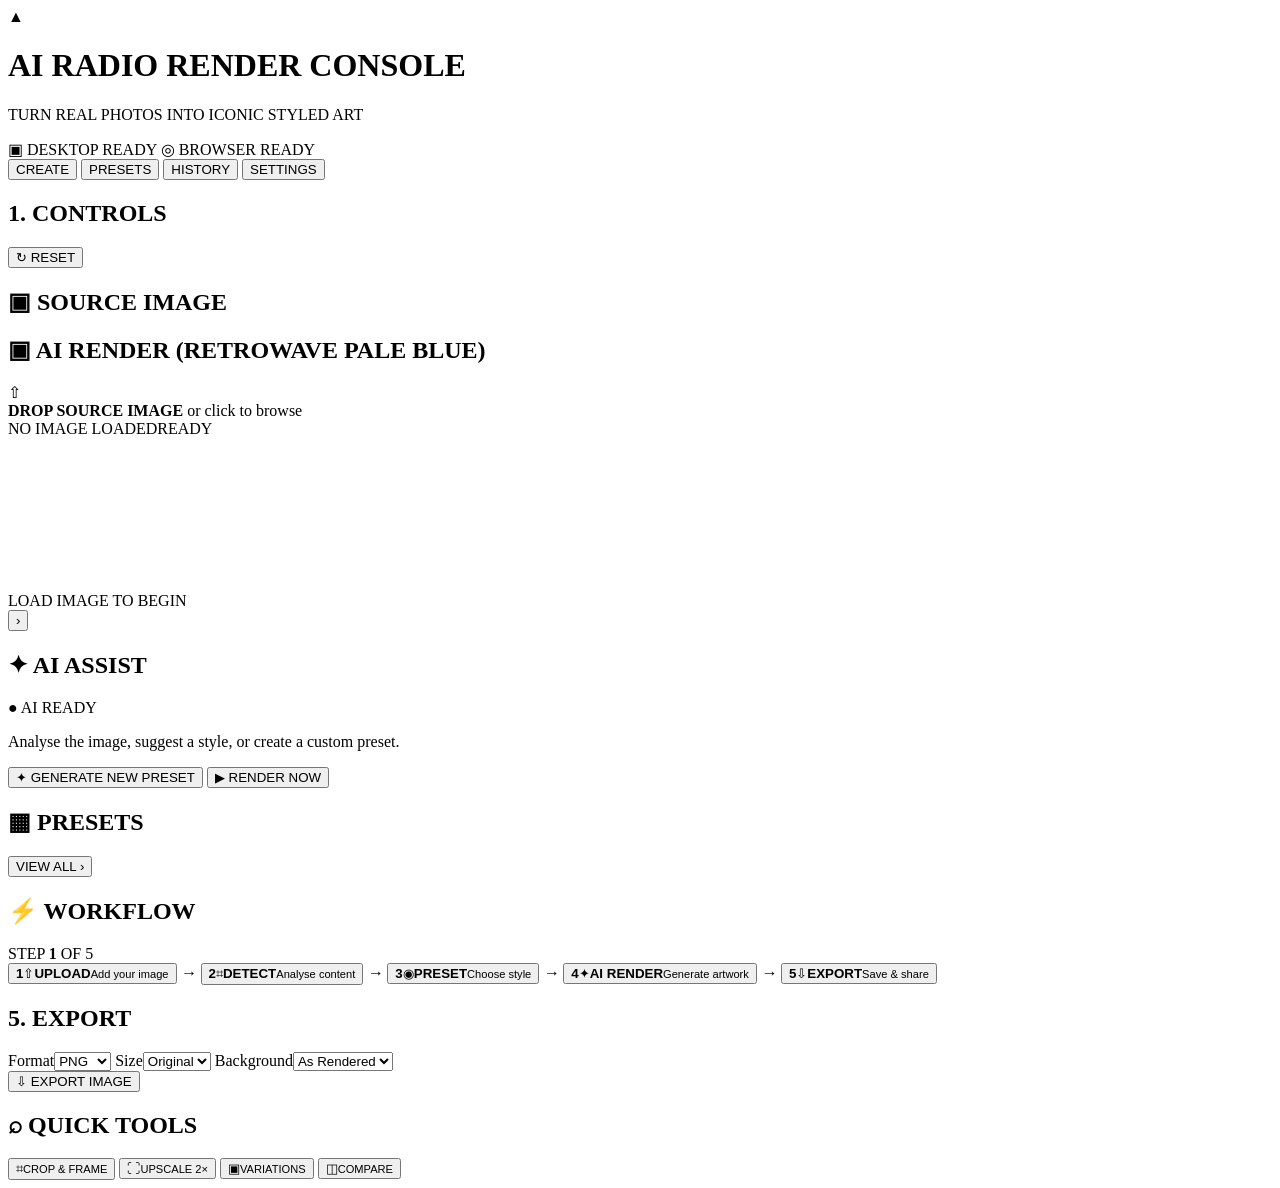
==== app/index.html @ 712cc03a "Build initial AI Radio Render Console UI shell" ====
<!doctype html>
<html lang="en">
<head>
  <meta charset="utf-8" />
  <meta name="viewport" content="width=device-width, initial-scale=1" />
  <meta name="theme-color" content="#050817" />
  <title>AI Radio Render Console</title>
  <link rel="stylesheet" href="./styles/console.css" />
</head>
<body>
  <div class="scanlines" aria-hidden="true"></div>
  <main class="console-shell">
    <header class="topbar panel">
      <div class="brand">
        <div class="brand-mark">▲</div>
        <div>
          <h1>AI RADIO <span>RENDER CONSOLE</span></h1>
          <p>TURN REAL PHOTOS INTO ICONIC STYLED ART</p>
        </div>
      </div>
      <div class="status-badges">
        <span>▣ DESKTOP READY</span>
        <span>◎ BROWSER READY</span>
      </div>
      <nav>
        <button class="nav active">CREATE</button>
        <button class="nav">PRESETS</button>
        <button class="nav">HISTORY</button>
        <button class="nav">SETTINGS</button>
      </nav>
    </header>

    <section class="workspace-grid">
      <aside class="panel controls-panel">
        <div class="panel-title"><h2>1. CONTROLS</h2><button id="resetBtn" class="ghost">↻ RESET</button></div>
        <div id="controls"></div>
      </aside>

      <section class="panel preview-panel">
        <div class="preview-head">
          <h2>▣ SOURCE IMAGE</h2>
          <h2>▣ AI RENDER <span id="activePresetLabel">(RETROWAVE PALE BLUE)</span></h2>
        </div>
        <div class="preview-split">
          <div id="dropZone" class="drop-zone" tabindex="0" role="button" aria-label="Drop or choose source image">
            <input id="fileInput" type="file" accept="image/*" hidden />
            <img id="sourceImage" alt="Source preview" hidden />
            <div id="dropPrompt" class="drop-prompt">
              <div class="drop-icon">⇧</div>
              <strong>DROP SOURCE IMAGE</strong>
              <span>or click to browse</span>
            </div>
            <div class="file-strip"><span id="fileName">NO IMAGE LOADED</span><span id="fileSize">READY</span></div>
          </div>
          <div class="render-zone">
            <canvas id="renderCanvas"></canvas>
            <div id="renderEmpty" class="render-empty">
              <span class="pulse-dot"></span>
              LOAD IMAGE TO BEGIN
            </div>
            <button id="compareHandle" class="compare-handle" aria-label="Render">›</button>
          </div>
        </div>
      </section>

      <aside class="right-stack">
        <section class="panel ai-panel">
          <div class="panel-title"><h2>✦ AI ASSIST</h2><span class="ready">● AI READY</span></div>
          <p>Analyse the image, suggest a style, or create a custom preset.</p>
          <button id="generatePresetBtn" class="primary">✦ GENERATE NEW PRESET</button>
          <button id="renderBtn" class="secondary">▶ RENDER NOW</button>
        </section>

        <section class="panel presets-panel">
          <div class="panel-title"><h2>▦ PRESETS</h2><button class="ghost">VIEW ALL ›</button></div>
          <div id="presetGrid" class="preset-grid"></div>
        </section>
      </aside>
    </section>

    <section class="bottom-grid">
      <section class="panel workflow-panel">
        <div class="panel-title"><h2>⚡ WORKFLOW</h2><span>STEP <b id="stepNo">1</b> OF 5</span></div>
        <div class="workflow">
          <button class="step active" data-step="1"><b>1</b><span>⇧</span><strong>UPLOAD</strong><small>Add your image</small></button>
          <i>→</i>
          <button class="step" data-step="2"><b>2</b><span>⌗</span><strong>DETECT</strong><small>Analyse content</small></button>
          <i>→</i>
          <button class="step" data-step="3"><b>3</b><span>◉</span><strong>PRESET</strong><small>Choose style</small></button>
          <i>→</i>
          <button class="step" data-step="4"><b>4</b><span>✦</span><strong>AI RENDER</strong><small>Generate artwork</small></button>
          <i>→</i>
          <button class="step" data-step="5"><b>5</b><span>⇩</span><strong>EXPORT</strong><small>Save & share</small></button>
        </div>
      </section>

      <section class="panel export-panel">
        <div class="panel-title"><h2>5. EXPORT</h2></div>
        <div class="export-controls">
          <label>Format<select id="formatSelect"><option>PNG</option><option>JPEG</option></select></label>
          <label>Size<select id="sizeSelect"><option value="1">Original</option><option value="0.75">75%</option><option value="0.5">50%</option></select></label>
          <label>Background<select><option>As Rendered</option></select></label>
        </div>
        <button id="exportBtn" class="primary">⇩ EXPORT IMAGE</button>
      </section>

      <section class="panel quick-panel">
        <div class="panel-title"><h2>⌕ QUICK TOOLS</h2></div>
        <div class="quick-tools">
          <button>⌗<small>CROP & FRAME</small></button>
          <button id="upscaleBtn">⛶<small>UPSCALE 2×</small></button>
          <button id="variationBtn">▣<small>VARIATIONS</small></button>
          <button id="compareBtn">◫<small>COMPARE</small></button>
        </div>
      </section>
    </section>
  </main>
  <script type="module" src="./scripts/app.js"></script>
</body>
</html>
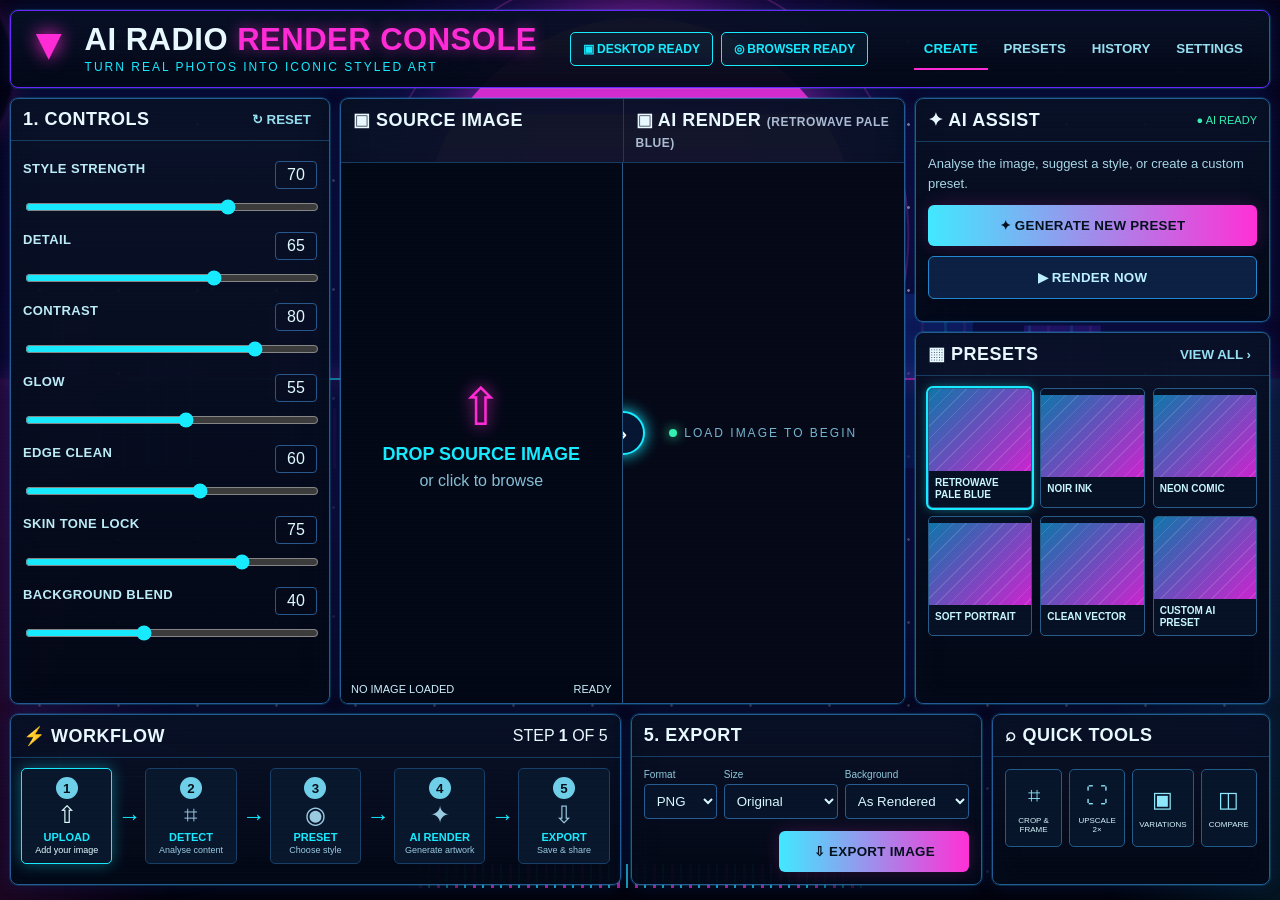
==== commit 00a457a0: "Mirror animated retrowave background in app entry" ====
--- a/app/index.html
+++ b/app/index.html
@@ -6,114 +6,21 @@
   <meta name="theme-color" content="#050817" />
   <title>AI Radio Render Console</title>
   <link rel="stylesheet" href="./styles/console.css" />
+  <link rel="stylesheet" href="./styles/retrowave-bg.css" />
 </head>
 <body>
+  <div class="retrowave-world" aria-hidden="true">
+    <div class="rw-stars"></div><div class="rw-sun"></div><div class="rw-city"></div><div class="rw-palm left"></div><div class="rw-palm right"></div><div class="rw-horizon"></div><div class="rw-road"></div><div class="rw-lightstreak a"></div><div class="rw-lightstreak b"></div><div class="rw-tailglow"></div><div class="rw-car"></div><div class="rw-live-wave"></div>
+  </div>
   <div class="scanlines" aria-hidden="true"></div>
   <main class="console-shell">
-    <header class="topbar panel">
-      <div class="brand">
-        <div class="brand-mark">▲</div>
-        <div>
-          <h1>AI RADIO <span>RENDER CONSOLE</span></h1>
-          <p>TURN REAL PHOTOS INTO ICONIC STYLED ART</p>
-        </div>
-      </div>
-      <div class="status-badges">
-        <span>▣ DESKTOP READY</span>
-        <span>◎ BROWSER READY</span>
-      </div>
-      <nav>
-        <button class="nav active">CREATE</button>
-        <button class="nav">PRESETS</button>
-        <button class="nav">HISTORY</button>
-        <button class="nav">SETTINGS</button>
-      </nav>
-    </header>
-
+    <header class="topbar panel"><div class="brand"><div class="brand-mark">▲</div><div><h1>AI RADIO <span>RENDER CONSOLE</span></h1><p>TURN REAL PHOTOS INTO ICONIC STYLED ART</p></div></div><div class="status-badges"><span>▣ DESKTOP READY</span><span>◎ BROWSER READY</span></div><nav><button class="nav active">CREATE</button><button class="nav">PRESETS</button><button class="nav">HISTORY</button><button class="nav">SETTINGS</button></nav></header>
     <section class="workspace-grid">
-      <aside class="panel controls-panel">
-        <div class="panel-title"><h2>1. CONTROLS</h2><button id="resetBtn" class="ghost">↻ RESET</button></div>
-        <div id="controls"></div>
-      </aside>
-
-      <section class="panel preview-panel">
-        <div class="preview-head">
-          <h2>▣ SOURCE IMAGE</h2>
-          <h2>▣ AI RENDER <span id="activePresetLabel">(RETROWAVE PALE BLUE)</span></h2>
-        </div>
-        <div class="preview-split">
-          <div id="dropZone" class="drop-zone" tabindex="0" role="button" aria-label="Drop or choose source image">
-            <input id="fileInput" type="file" accept="image/*" hidden />
-            <img id="sourceImage" alt="Source preview" hidden />
-            <div id="dropPrompt" class="drop-prompt">
-              <div class="drop-icon">⇧</div>
-              <strong>DROP SOURCE IMAGE</strong>
-              <span>or click to browse</span>
-            </div>
-            <div class="file-strip"><span id="fileName">NO IMAGE LOADED</span><span id="fileSize">READY</span></div>
-          </div>
-          <div class="render-zone">
-            <canvas id="renderCanvas"></canvas>
-            <div id="renderEmpty" class="render-empty">
-              <span class="pulse-dot"></span>
-              LOAD IMAGE TO BEGIN
-            </div>
-            <button id="compareHandle" class="compare-handle" aria-label="Render">›</button>
-          </div>
-        </div>
-      </section>
-
-      <aside class="right-stack">
-        <section class="panel ai-panel">
-          <div class="panel-title"><h2>✦ AI ASSIST</h2><span class="ready">● AI READY</span></div>
-          <p>Analyse the image, suggest a style, or create a custom preset.</p>
-          <button id="generatePresetBtn" class="primary">✦ GENERATE NEW PRESET</button>
-          <button id="renderBtn" class="secondary">▶ RENDER NOW</button>
-        </section>
-
-        <section class="panel presets-panel">
-          <div class="panel-title"><h2>▦ PRESETS</h2><button class="ghost">VIEW ALL ›</button></div>
-          <div id="presetGrid" class="preset-grid"></div>
-        </section>
-      </aside>
+      <aside class="panel controls-panel"><div class="panel-title"><h2>1. CONTROLS</h2><button id="resetBtn" class="ghost">↻ RESET</button></div><div id="controls"></div></aside>
+      <section class="panel preview-panel"><div class="preview-head"><h2>▣ SOURCE IMAGE</h2><h2>▣ AI RENDER <span id="activePresetLabel">(RETROWAVE PALE BLUE)</span></h2></div><div class="preview-split"><div id="dropZone" class="drop-zone" tabindex="0" role="button" aria-label="Drop or choose source image"><input id="fileInput" type="file" accept="image/*" hidden /><img id="sourceImage" alt="Source preview" hidden /><div id="dropPrompt" class="drop-prompt"><div class="drop-icon">⇧</div><strong>DROP SOURCE IMAGE</strong><span>or click to browse</span></div><div class="file-strip"><span id="fileName">NO IMAGE LOADED</span><span id="fileSize">READY</span></div></div><div class="render-zone"><canvas id="renderCanvas"></canvas><div id="renderEmpty" class="render-empty"><span class="pulse-dot"></span>LOAD IMAGE TO BEGIN</div><button id="compareHandle" class="compare-handle" aria-label="Render">›</button></div></div></section>
+      <aside class="right-stack"><section class="panel ai-panel"><div class="panel-title"><h2>✦ AI ASSIST</h2><span class="ready">● AI READY</span></div><p>Analyse the image, suggest a style, or create a custom preset.</p><button id="generatePresetBtn" class="primary">✦ GENERATE NEW PRESET</button><button id="renderBtn" class="secondary">▶ RENDER NOW</button></section><section class="panel presets-panel"><div class="panel-title"><h2>▦ PRESETS</h2><button class="ghost">VIEW ALL ›</button></div><div id="presetGrid" class="preset-grid"></div></section></aside>
     </section>
-
-    <section class="bottom-grid">
-      <section class="panel workflow-panel">
-        <div class="panel-title"><h2>⚡ WORKFLOW</h2><span>STEP <b id="stepNo">1</b> OF 5</span></div>
-        <div class="workflow">
-          <button class="step active" data-step="1"><b>1</b><span>⇧</span><strong>UPLOAD</strong><small>Add your image</small></button>
-          <i>→</i>
-          <button class="step" data-step="2"><b>2</b><span>⌗</span><strong>DETECT</strong><small>Analyse content</small></button>
-          <i>→</i>
-          <button class="step" data-step="3"><b>3</b><span>◉</span><strong>PRESET</strong><small>Choose style</small></button>
-          <i>→</i>
-          <button class="step" data-step="4"><b>4</b><span>✦</span><strong>AI RENDER</strong><small>Generate artwork</small></button>
-          <i>→</i>
-          <button class="step" data-step="5"><b>5</b><span>⇩</span><strong>EXPORT</strong><small>Save & share</small></button>
-        </div>
-      </section>
-
-      <section class="panel export-panel">
-        <div class="panel-title"><h2>5. EXPORT</h2></div>
-        <div class="export-controls">
-          <label>Format<select id="formatSelect"><option>PNG</option><option>JPEG</option></select></label>
-          <label>Size<select id="sizeSelect"><option value="1">Original</option><option value="0.75">75%</option><option value="0.5">50%</option></select></label>
-          <label>Background<select><option>As Rendered</option></select></label>
-        </div>
-        <button id="exportBtn" class="primary">⇩ EXPORT IMAGE</button>
-      </section>
-
-      <section class="panel quick-panel">
-        <div class="panel-title"><h2>⌕ QUICK TOOLS</h2></div>
-        <div class="quick-tools">
-          <button>⌗<small>CROP & FRAME</small></button>
-          <button id="upscaleBtn">⛶<small>UPSCALE 2×</small></button>
-          <button id="variationBtn">▣<small>VARIATIONS</small></button>
-          <button id="compareBtn">◫<small>COMPARE</small></button>
-        </div>
-      </section>
-    </section>
+    <section class="bottom-grid"><section class="panel workflow-panel"><div class="panel-title"><h2>⚡ WORKFLOW</h2><span>STEP <b id="stepNo">1</b> OF 5</span></div><div class="workflow"><button class="step active" data-step="1"><b>1</b><span>⇧</span><strong>UPLOAD</strong><small>Add your image</small></button><i>→</i><button class="step" data-step="2"><b>2</b><span>⌗</span><strong>DETECT</strong><small>Analyse content</small></button><i>→</i><button class="step" data-step="3"><b>3</b><span>◉</span><strong>PRESET</strong><small>Choose style</small></button><i>→</i><button class="step" data-step="4"><b>4</b><span>✦</span><strong>AI RENDER</strong><small>Generate artwork</small></button><i>→</i><button class="step" data-step="5"><b>5</b><span>⇩</span><strong>EXPORT</strong><small>Save & share</small></button></div></section><section class="panel export-panel"><div class="panel-title"><h2>5. EXPORT</h2></div><div class="export-controls"><label>Format<select id="formatSelect"><option>PNG</option><option>JPEG</option></select></label><label>Size<select id="sizeSelect"><option value="1">Original</option><option value="0.75">75%</option><option value="0.5">50%</option></select></label><label>Background<select><option>As Rendered</option></select></label></div><button id="exportBtn" class="primary">⇩ EXPORT IMAGE</button></section><section class="panel quick-panel"><div class="panel-title"><h2>⌕ QUICK TOOLS</h2></div><div class="quick-tools"><button>⌗<small>CROP & FRAME</small></button><button id="upscaleBtn">⛶<small>UPSCALE 2×</small></button><button id="variationBtn">▣<small>VARIATIONS</small></button><button id="compareBtn">◫<small>COMPARE</small></button></div></section></section>
   </main>
   <script type="module" src="./scripts/app.js"></script>
 </body>
--- a/app/styles/console.css
+++ b/app/styles/console.css
@@ -0,0 +1 @@
+:root{--bg:#040715;--panel:#071024;--panel2:#0b1630;--cyan:#17eaff;--blue:#2c8cff;--mag:#ff2bd6;--purple:#9d3cff;--text:#e8f8ff;--muted:#7da6bf;--line:#123d65;--green:#33f0b1}*{box-sizing:border-box}html,body{margin:0;background:radial-gradient(circle at 50% -10%,#14224c 0,#05091a 35%,#02040d 75%);color:var(--text);font-family:Inter,Segoe UI,Arial,sans-serif;min-height:100%}body{padding:10px}.scanlines{position:fixed;inset:0;pointer-events:none;background:repeating-linear-gradient(to bottom,rgba(255,255,255,.025),rgba(255,255,255,.025) 1px,transparent 1px,transparent 4px);mix-blend-mode:overlay;opacity:.35}.console-shell{display:grid;gap:10px}.panel{background:linear-gradient(180deg,rgba(10,18,41,.96),rgba(3,8,22,.96));border:1px solid #235b94;box-shadow:0 0 0 1px rgba(23,234,255,.15),0 0 18px rgba(26,97,255,.18),inset 0 0 25px rgba(3,14,31,.65);border-radius:8px;overflow:hidden}.topbar{min-height:78px;display:grid;grid-template-columns:1.35fr .8fr .9fr;align-items:center;padding:12px 16px;border-color:#6a26ff}.brand{display:flex;gap:14px;align-items:center}.brand-mark{font-size:44px;color:var(--mag);text-shadow:0 0 18px var(--mag);transform:rotate(180deg)}h1,h2,p{margin:0}.brand h1{font-size:31px;line-height:1;letter-spacing:.5px}.brand h1 span{color:var(--mag);text-shadow:0 0 14px rgba(255,43,214,.55)}.brand p{color:var(--cyan);letter-spacing:2px;font-size:12px;margin-top:5px}.status-badges{display:flex;gap:8px}.status-badges span{border:1px solid var(--cyan);padding:9px 12px;border-radius:5px;color:var(--cyan);font-weight:700;font-size:12px;background:rgba(0,217,255,.05)}nav{display:flex;justify-content:flex-end;gap:6px}.nav,.ghost{background:none;border:0;color:#95dff1;font-weight:700;cursor:pointer}.nav{padding:12px 10px;border-bottom:2px solid transparent}.nav.active{color:var(--cyan);border-bottom-color:var(--mag)}.workspace-grid{display:grid;grid-template-columns:320px minmax(540px,1fr) 355px;gap:10px}.panel-title{display:flex;justify-content:space-between;align-items:center;padding:10px 12px;border-bottom:1px solid #173c62}.panel-title h2,.preview-head h2{font-size:18px;letter-spacing:.5px}.controls-panel{min-height:590px}#controls{padding:12px}.control{display:grid;grid-template-columns:1fr auto;gap:8px 10px;margin:8px 0 15px}.control label{font-size:13px;color:#bbecf7;font-weight:700;letter-spacing:.4px}.control output{border:1px solid #28578b;border-radius:4px;padding:4px 7px;color:#dffaff;min-width:42px;text-align:center}.control input{grid-column:1/-1;width:100%;accent-color:var(--cyan)}.preview-panel{min-width:0}.preview-head{display:grid;grid-template-columns:1fr 1fr;border-bottom:1px solid #173c62}.preview-head h2{padding:10px 12px}.preview-head h2+ h2{border-left:1px solid #173c62}.preview-head span{color:#aabbd3;font-size:12px}.preview-split{display:grid;grid-template-columns:1fr 1fr;min-height:540px}.drop-zone,.render-zone{position:relative;min-width:0;background:#030816}.drop-zone{border-right:1px solid #275784;cursor:pointer;display:grid;place-items:center;overflow:hidden}.drop-zone.dragover{outline:2px solid var(--cyan);outline-offset:-4px;background:#071b2e}.drop-zone img{width:100%;height:100%;object-fit:cover}.drop-prompt{text-align:center;color:#86bed5;display:grid;gap:7px}.drop-prompt strong{color:var(--cyan);font-size:18px}.drop-icon{font-size:52px;color:var(--mag);text-shadow:0 0 15px var(--mag)}.file-strip{position:absolute;left:0;right:0;bottom:0;padding:8px 10px;display:flex;justify-content:space-between;background:rgba(2,7,20,.86);font-size:11px;color:#cceefa}.render-zone{display:grid;place-items:center;overflow:hidden}.render-zone canvas{width:100%;height:100%;object-fit:contain;background:#050817}.render-empty{position:absolute;color:#75b4cf;font-size:12px;letter-spacing:2px}.pulse-dot{display:inline-block;width:8px;height:8px;background:var(--green);border-radius:50%;box-shadow:0 0 12px var(--green);margin-right:7px}.compare-handle{position:absolute;left:-22px;top:50%;transform:translateY(-50%);width:44px;height:44px;border-radius:50%;border:2px solid var(--cyan);background:#061531;color:white;font-size:30px;box-shadow:0 0 15px var(--cyan);cursor:pointer}.right-stack{display:grid;gap:10px;grid-template-rows:auto 1fr}.ai-panel{padding-bottom:12px}.ai-panel p{padding:12px;color:#a7d6e6;font-size:13px;line-height:1.5}.primary,.secondary{border-radius:6px;padding:13px 16px;font-weight:900;letter-spacing:.3px;cursor:pointer}.primary{border:0;background:linear-gradient(90deg,#41e8ff,#ff30d6);color:#04101e;box-shadow:0 0 18px rgba(255,48,214,.18)}.secondary{background:#0b2043;border:1px solid #2186cd;color:#bcefff}.ai-panel .primary,.ai-panel .secondary{width:calc(100% - 24px);margin:0 12px 10px}.ready{color:var(--green);font-size:11px}.preset-grid{padding:12px;display:grid;grid-template-columns:repeat(3,1fr);gap:8px}.preset-card{border:1px solid #275c89;background:#071126;padding:0;border-radius:5px;overflow:hidden;color:#c7f6ff;text-align:left;cursor:pointer}.preset-card.active{outline:2px solid var(--cyan);box-shadow:0 0 12px rgba(23,234,255,.55)}.preset-thumb{aspect-ratio:1.25;background:linear-gradient(135deg,#0f75aa,#cb24cf);position:relative;overflow:hidden}.preset-thumb::after{content:"";position:absolute;inset:0;background:repeating-linear-gradient(135deg,transparent 0 8px,rgba(255,255,255,.12) 8px 9px)}.preset-card strong{display:block;padding:6px;font-size:10px;line-height:1.2}.bottom-grid{display:grid;grid-template-columns:1.65fr .95fr .75fr;gap:10px}.workflow{display:flex;align-items:stretch;gap:5px;padding:10px}.workflow i{align-self:center;color:var(--cyan);font-size:23px}.step{flex:1;display:grid;place-items:center;gap:2px;min-width:90px;border:1px solid #173f68;background:#09172d;color:#99cae0;padding:8px;border-radius:5px}.step.active{border-color:var(--cyan);box-shadow:0 0 15px rgba(23,234,255,.38);color:#dffcff}.step b{background:#6fcfe8;color:#06111c;border-radius:50%;width:22px;height:22px;display:grid;place-items:center}.step span{font-size:24px}.step strong{color:var(--cyan);font-size:11px}.step small{font-size:9px}.export-controls{display:grid;grid-template-columns:.7fr 1.1fr 1.2fr;gap:7px;padding:12px}.export-controls label{font-size:10px;color:#8ec8dc;display:grid;gap:4px}.export-controls select{background:#061329;color:#d9f8ff;border:1px solid #265c91;padding:8px;border-radius:4px}.export-panel>.primary{float:right;margin:0 12px 12px;min-width:190px}.quick-tools{display:grid;grid-template-columns:repeat(4,1fr);gap:7px;padding:12px}.quick-tools button{background:#07152b;border:1px solid #215b8a;color:#8de7fa;border-radius:5px;min-height:78px;font-size:22px;cursor:pointer}.quick-tools small{display:block;color:#d5f4fa;font-size:8px;margin-top:7px}@media(max-width:1150px){.workspace-grid{grid-template-columns:260px 1fr}.right-stack{grid-column:1/-1;grid-template-columns:1fr 1fr}.bottom-grid{grid-template-columns:1fr}.topbar{grid-template-columns:1fr}.status-badges,nav{justify-content:flex-start;margin-top:10px}}@media(max-width:760px){body{padding:4px}.workspace-grid{grid-template-columns:1fr}.preview-split,.preview-head{grid-template-columns:1fr}.preview-head h2+ h2{border-left:0;border-top:1px solid #173c62}.drop-zone{min-height:360px;border-right:0;border-bottom:1px solid #275784}.render-zone{min-height:360px}.right-stack{grid-template-columns:1fr}.workflow{overflow-x:auto}.brand h1{font-size:22px}.status-badges{flex-wrap:wrap}}
--- a/app/styles/retrowave-bg.css
+++ b/app/styles/retrowave-bg.css
@@ -0,0 +1,40 @@
+:root{--rw-cyan:#22e9ff;--rw-mag:#ff2bd6;--rw-purple:#7a35ff;--rw-night:#030414;--rw-horizon:42vh}
+body{overflow-x:hidden;background:#02030b!important}
+.console-shell{position:relative;z-index:5;max-width:1680px;margin:0 auto}
+.scanlines{z-index:20}
+.retrowave-world{position:fixed;inset:0;z-index:0;overflow:hidden;pointer-events:none;background:radial-gradient(circle at 50% 17%,rgba(115,35,255,.34),transparent 30%),linear-gradient(180deg,#05041a 0%,#080526 36%,#120630 58%,#02030a 100%)}
+.rw-stars,.rw-stars::before,.rw-stars::after{position:absolute;inset:0;content:"";background-image:radial-gradient(circle,rgba(255,255,255,.95) 0 1px,transparent 1.7px);background-size:79px 83px;opacity:.5;animation:rwStarDrift 28s linear infinite}
+.rw-stars::before{background-size:121px 109px;transform:translate(31px,17px);opacity:.38;animation-duration:41s}
+.rw-stars::after{background-size:173px 151px;transform:translate(67px,41px);opacity:.28;animation-duration:53s}
+.rw-sun{position:absolute;left:50%;top:2vh;width:min(34vw,560px);aspect-ratio:1;transform:translateX(-50%);border-radius:50%;background:repeating-linear-gradient(to bottom,#ff8b76 0 8%,#ff4ebc 8% 14%,#ff2bd6 14% 19%,transparent 19% 22%);filter:drop-shadow(0 0 28px rgba(255,43,214,.75));opacity:.9;animation:rwSunPulse 5.8s ease-in-out infinite}
+.rw-sun::after{content:"";position:absolute;inset:-12%;border-radius:50%;border:2px solid rgba(255,77,215,.22);animation:rwPulseRing 3.2s ease-out infinite}
+.rw-city{position:absolute;left:0;right:0;top:30vh;height:22vh;opacity:.75;background:linear-gradient(90deg,transparent 0 4%,rgba(33,13,80,.95) 4% 8%,transparent 8% 11%,rgba(15,23,72,.95) 11% 16%,transparent 16% 21%,rgba(42,16,96,.95) 21% 25%,transparent 25% 30%,rgba(13,30,87,.95) 30% 34%,transparent 34% 60%,rgba(31,13,78,.95) 60% 65%,transparent 65% 70%,rgba(15,31,92,.95) 70% 76%,transparent 76% 80%,rgba(44,16,100,.95) 80% 86%,transparent 86% 91%,rgba(15,30,80,.95) 91% 97%,transparent 97%);clip-path:polygon(0 70%,4% 70%,4% 25%,7% 25%,7% 70%,11% 70%,11% 45%,16% 45%,16% 70%,21% 70%,21% 18%,25% 18%,25% 70%,30% 70%,30% 36%,34% 36%,34% 70%,60% 70%,60% 42%,65% 42%,65% 70%,70% 70%,70% 12%,76% 12%,76% 70%,80% 70%,80% 28%,86% 28%,86% 70%,91% 70%,91% 38%,97% 38%,97% 70%,100% 70%,100% 100%,0 100%)}
+.rw-city::after{content:"";position:absolute;inset:0;background:repeating-linear-gradient(90deg,transparent 0 20px,rgba(34,233,255,.15) 20px 23px,transparent 23px 39px,rgba(255,43,214,.13) 39px 42px);animation:rwCityShimmer 7s linear infinite}
+.rw-palm{position:absolute;top:0;width:26vw;height:56vh;opacity:.58;filter:drop-shadow(0 0 12px rgba(255,43,214,.35));animation:rwPalmSway 6.5s ease-in-out infinite alternate}
+.rw-palm.left{left:-8vw;transform-origin:15% 75%;background:radial-gradient(ellipse at 22% 14%,#02020a 0 11%,transparent 12%),conic-gradient(from 250deg at 21% 16%,transparent 0 8deg,#02020a 9deg 15deg,transparent 16deg 31deg,#02020a 32deg 39deg,transparent 40deg 58deg,#02020a 59deg 66deg,transparent 67deg 360deg)}
+.rw-palm.right{right:-8vw;transform:scaleX(-1);transform-origin:85% 75%;background:radial-gradient(ellipse at 22% 14%,#02020a 0 11%,transparent 12%),conic-gradient(from 250deg at 21% 16%,transparent 0 8deg,#02020a 9deg 15deg,transparent 16deg 31deg,#02020a 32deg 39deg,transparent 40deg 58deg,#02020a 59deg 66deg,transparent 67deg 360deg);animation-delay:-2.4s}
+.rw-horizon{position:absolute;left:0;right:0;top:var(--rw-horizon);height:2px;background:linear-gradient(90deg,transparent,var(--rw-cyan),var(--rw-mag),transparent);box-shadow:0 0 20px var(--rw-mag),0 0 35px rgba(34,233,255,.45)}
+.rw-road{position:absolute;left:-22vw;right:-22vw;top:var(--rw-horizon);height:70vh;transform-origin:50% 0;perspective:500px;background:linear-gradient(180deg,rgba(5,4,26,.35),rgba(2,3,12,.96));overflow:hidden}
+.rw-road::before{content:"";position:absolute;inset:-10% -5% -30%;background:repeating-linear-gradient(90deg,transparent 0 8.7%,rgba(34,233,255,.3) 8.8% 9%,transparent 9.1% 17.6%),repeating-linear-gradient(180deg,rgba(255,43,214,.42) 0 2px,transparent 2px 42px);transform:perspective(420px) rotateX(62deg) scale(1.45);transform-origin:50% 0;animation:rwRoadFlow 1.15s linear infinite;filter:drop-shadow(0 0 6px rgba(255,43,214,.45))}
+.rw-road::after{content:"";position:absolute;inset:0;background:linear-gradient(90deg,transparent 0 7%,rgba(255,43,214,.12) 14%,transparent 25%,transparent 75%,rgba(34,233,255,.11) 88%,transparent 100%);animation:rwRoadSweep 4.8s ease-in-out infinite}
+.rw-lightstreak{position:absolute;top:66vh;width:34vw;height:4px;background:linear-gradient(90deg,transparent,var(--rw-mag),#fff,var(--rw-cyan),transparent);filter:blur(.2px) drop-shadow(0 0 9px var(--rw-mag));opacity:.72;animation:rwStreak 3.7s linear infinite}
+.rw-lightstreak.a{left:-38vw}.rw-lightstreak.b{right:-44vw;animation-delay:-1.8s;transform:scaleX(-1)}
+.rw-car{position:absolute;left:2.2vw;bottom:8vh;width:clamp(120px,14vw,250px);height:clamp(64px,7.6vw,138px);border-radius:44% 44% 16% 16%/24% 24% 28% 28%;background:linear-gradient(180deg,#070912 0 32%,#161327 33% 70%,#05050b 71%);box-shadow:0 22px 40px rgba(0,0,0,.55),0 0 24px rgba(255,43,214,.18);animation:rwCarFloat 2.6s ease-in-out infinite}
+.rw-car::before{content:"";position:absolute;left:17%;right:17%;top:12%;height:33%;border-radius:40% 40% 18% 18%;background:linear-gradient(180deg,#0a1833,#03050e);border:1px solid rgba(34,233,255,.25)}
+.rw-car::after{content:"";position:absolute;left:8%;right:8%;bottom:15%;height:7%;background:linear-gradient(90deg,#ff284f 0 18%,transparent 18% 78%,#ff284f 78% 100%);filter:drop-shadow(0 0 8px #ff284f);animation:rwTailBlink 1.25s steps(2,end) infinite}
+.rw-tailglow{position:absolute;left:1vw;bottom:4.3vh;width:17vw;height:4vh;background:radial-gradient(ellipse,rgba(255,40,79,.36),transparent 68%);filter:blur(8px);animation:rwTailGlow 1.25s steps(2,end) infinite}
+.rw-live-wave{position:absolute;left:50%;bottom:1.3vh;transform:translateX(-50%);width:min(36vw,580px);height:24px;opacity:.65;background:repeating-linear-gradient(90deg,var(--rw-cyan) 0 2px,transparent 2px 9px,var(--rw-mag) 9px 12px,transparent 12px 18px);mask-image:linear-gradient(to right,transparent,#000 14%,#000 86%,transparent);animation:rwWaveShift 1.7s linear infinite}
+@keyframes rwRoadFlow{from{background-position:0 0,0 0}to{background-position:0 0,0 42px}}
+@keyframes rwRoadSweep{0%,100%{transform:translateX(-8%);opacity:.42}50%{transform:translateX(8%);opacity:.78}}
+@keyframes rwTailBlink{0%,44%{opacity:.42;box-shadow:none}45%,100%{opacity:1;box-shadow:0 0 12px #ff284f}}
+@keyframes rwTailGlow{0%,44%{opacity:.2;transform:scaleX(.86)}45%,100%{opacity:.9;transform:scaleX(1.12)}}
+@keyframes rwCarFloat{0%,100%{transform:translateY(0)}50%{transform:translateY(-3px)}}
+@keyframes rwStreak{from{transform:translateX(0)}to{transform:translateX(180vw)}}
+@keyframes rwStarDrift{from{transform:translateY(0)}to{transform:translateY(83px)}}
+@keyframes rwSunPulse{0%,100%{filter:drop-shadow(0 0 22px rgba(255,43,214,.62));transform:translateX(-50%) scale(1)}50%{filter:drop-shadow(0 0 42px rgba(255,43,214,.92));transform:translateX(-50%) scale(1.018)}}
+@keyframes rwPulseRing{0%{transform:scale(.9);opacity:.45}100%{transform:scale(1.18);opacity:0}}
+@keyframes rwPalmSway{from{rotate:-1.1deg}to{rotate:1.1deg}}
+@keyframes rwCityShimmer{from{background-position:0 0}to{background-position:84px 0}}
+@keyframes rwWaveShift{from{background-position:0 0}to{background-position:72px 0}}
+@media (prefers-reduced-motion:reduce){.retrowave-world *,.retrowave-world *::before,.retrowave-world *::after{animation:none!important}}
+@media(max-width:900px){.rw-car,.rw-tailglow{opacity:.55}.rw-sun{width:56vw}.rw-palm{width:42vw}.rw-live-wave{width:70vw}.retrowave-world{opacity:.72}}
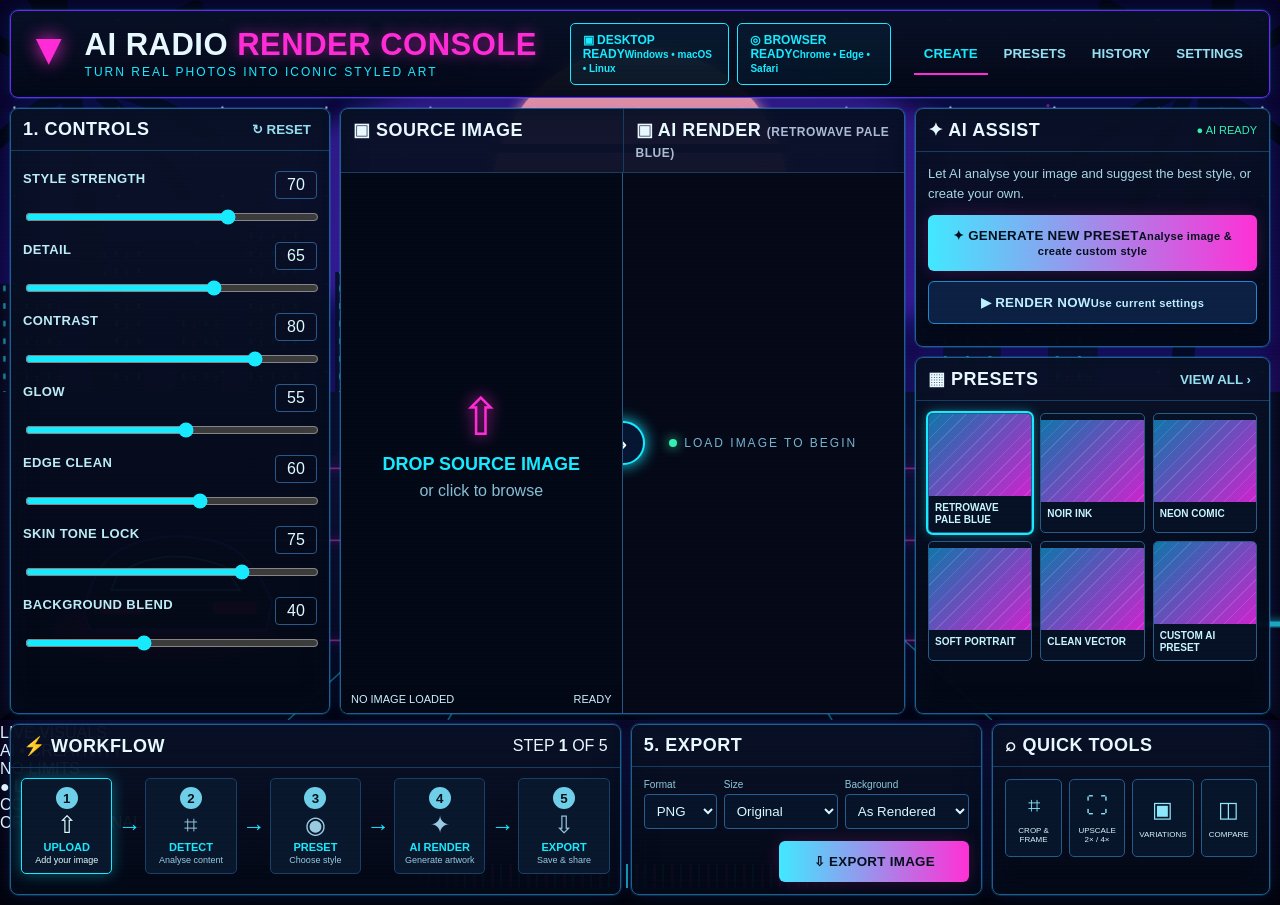
==== commit df240fcb: "Mirror locked retrowave dashboard markup in app entry" ====
--- a/app/index.html
+++ b/app/index.html
@@ -10,17 +10,24 @@
 </head>
 <body>
   <div class="retrowave-world" aria-hidden="true">
-    <div class="rw-stars"></div><div class="rw-sun"></div><div class="rw-city"></div><div class="rw-palm left"></div><div class="rw-palm right"></div><div class="rw-horizon"></div><div class="rw-road"></div><div class="rw-lightstreak a"></div><div class="rw-lightstreak b"></div><div class="rw-tailglow"></div><div class="rw-car"></div><div class="rw-live-wave"></div>
+    <img class="rw-scene" src="../assets/backgrounds/retrowave-world.svg" alt="" />
+    <div class="rw-side-copy left">LIVE VISUALS<br>AI • CREATIVITY<br>NO LIMITS</div>
+    <div class="rw-side-copy right"><b>● LIVE</b><br>CONNECTED<br><span>CREATIVE SIGNAL 24/7</span></div>
+    <div class="rw-live-wave"></div>
   </div>
   <div class="scanlines" aria-hidden="true"></div>
   <main class="console-shell">
-    <header class="topbar panel"><div class="brand"><div class="brand-mark">▲</div><div><h1>AI RADIO <span>RENDER CONSOLE</span></h1><p>TURN REAL PHOTOS INTO ICONIC STYLED ART</p></div></div><div class="status-badges"><span>▣ DESKTOP READY</span><span>◎ BROWSER READY</span></div><nav><button class="nav active">CREATE</button><button class="nav">PRESETS</button><button class="nav">HISTORY</button><button class="nav">SETTINGS</button></nav></header>
+    <header class="topbar panel">
+      <div class="brand"><div class="brand-mark">▲</div><div><h1>AI RADIO <span>RENDER CONSOLE</span></h1><p>TURN REAL PHOTOS INTO ICONIC STYLED ART</p></div></div>
+      <div class="status-badges"><span>▣ DESKTOP READY<small>Windows • macOS • Linux</small></span><span>◎ BROWSER READY<small>Chrome • Edge • Safari</small></span></div>
+      <nav><button class="nav active">CREATE</button><button class="nav">PRESETS</button><button class="nav">HISTORY</button><button class="nav">SETTINGS</button></nav>
+    </header>
     <section class="workspace-grid">
       <aside class="panel controls-panel"><div class="panel-title"><h2>1. CONTROLS</h2><button id="resetBtn" class="ghost">↻ RESET</button></div><div id="controls"></div></aside>
       <section class="panel preview-panel"><div class="preview-head"><h2>▣ SOURCE IMAGE</h2><h2>▣ AI RENDER <span id="activePresetLabel">(RETROWAVE PALE BLUE)</span></h2></div><div class="preview-split"><div id="dropZone" class="drop-zone" tabindex="0" role="button" aria-label="Drop or choose source image"><input id="fileInput" type="file" accept="image/*" hidden /><img id="sourceImage" alt="Source preview" hidden /><div id="dropPrompt" class="drop-prompt"><div class="drop-icon">⇧</div><strong>DROP SOURCE IMAGE</strong><span>or click to browse</span></div><div class="file-strip"><span id="fileName">NO IMAGE LOADED</span><span id="fileSize">READY</span></div></div><div class="render-zone"><canvas id="renderCanvas"></canvas><div id="renderEmpty" class="render-empty"><span class="pulse-dot"></span>LOAD IMAGE TO BEGIN</div><button id="compareHandle" class="compare-handle" aria-label="Render">›</button></div></div></section>
-      <aside class="right-stack"><section class="panel ai-panel"><div class="panel-title"><h2>✦ AI ASSIST</h2><span class="ready">● AI READY</span></div><p>Analyse the image, suggest a style, or create a custom preset.</p><button id="generatePresetBtn" class="primary">✦ GENERATE NEW PRESET</button><button id="renderBtn" class="secondary">▶ RENDER NOW</button></section><section class="panel presets-panel"><div class="panel-title"><h2>▦ PRESETS</h2><button class="ghost">VIEW ALL ›</button></div><div id="presetGrid" class="preset-grid"></div></section></aside>
+      <aside class="right-stack"><section class="panel ai-panel"><div class="panel-title"><h2>✦ AI ASSIST</h2><span class="ready">● AI READY</span></div><p>Let AI analyse your image and suggest the best style, or create your own.</p><button id="generatePresetBtn" class="primary">✦ GENERATE NEW PRESET<small>Analyse image & create custom style</small></button><button id="renderBtn" class="secondary">▶ RENDER NOW<small>Use current settings</small></button></section><section class="panel presets-panel"><div class="panel-title"><h2>▦ PRESETS</h2><button class="ghost">VIEW ALL ›</button></div><div id="presetGrid" class="preset-grid"></div></section></aside>
     </section>
-    <section class="bottom-grid"><section class="panel workflow-panel"><div class="panel-title"><h2>⚡ WORKFLOW</h2><span>STEP <b id="stepNo">1</b> OF 5</span></div><div class="workflow"><button class="step active" data-step="1"><b>1</b><span>⇧</span><strong>UPLOAD</strong><small>Add your image</small></button><i>→</i><button class="step" data-step="2"><b>2</b><span>⌗</span><strong>DETECT</strong><small>Analyse content</small></button><i>→</i><button class="step" data-step="3"><b>3</b><span>◉</span><strong>PRESET</strong><small>Choose style</small></button><i>→</i><button class="step" data-step="4"><b>4</b><span>✦</span><strong>AI RENDER</strong><small>Generate artwork</small></button><i>→</i><button class="step" data-step="5"><b>5</b><span>⇩</span><strong>EXPORT</strong><small>Save & share</small></button></div></section><section class="panel export-panel"><div class="panel-title"><h2>5. EXPORT</h2></div><div class="export-controls"><label>Format<select id="formatSelect"><option>PNG</option><option>JPEG</option></select></label><label>Size<select id="sizeSelect"><option value="1">Original</option><option value="0.75">75%</option><option value="0.5">50%</option></select></label><label>Background<select><option>As Rendered</option></select></label></div><button id="exportBtn" class="primary">⇩ EXPORT IMAGE</button></section><section class="panel quick-panel"><div class="panel-title"><h2>⌕ QUICK TOOLS</h2></div><div class="quick-tools"><button>⌗<small>CROP & FRAME</small></button><button id="upscaleBtn">⛶<small>UPSCALE 2×</small></button><button id="variationBtn">▣<small>VARIATIONS</small></button><button id="compareBtn">◫<small>COMPARE</small></button></div></section></section>
+    <section class="bottom-grid"><section class="panel workflow-panel"><div class="panel-title"><h2>⚡ WORKFLOW</h2><span>STEP <b id="stepNo">1</b> OF 5</span></div><div class="workflow"><button class="step active" data-step="1"><b>1</b><span>⇧</span><strong>UPLOAD</strong><small>Add your image</small></button><i>→</i><button class="step" data-step="2"><b>2</b><span>⌗</span><strong>DETECT</strong><small>Analyse content</small></button><i>→</i><button class="step" data-step="3"><b>3</b><span>◉</span><strong>PRESET</strong><small>Choose style</small></button><i>→</i><button class="step" data-step="4"><b>4</b><span>✦</span><strong>AI RENDER</strong><small>Generate artwork</small></button><i>→</i><button class="step" data-step="5"><b>5</b><span>⇩</span><strong>EXPORT</strong><small>Save & share</small></button></div></section><section class="panel export-panel"><div class="panel-title"><h2>5. EXPORT</h2></div><div class="export-controls"><label>Format<select id="formatSelect"><option>PNG</option><option>JPEG</option></select></label><label>Size<select id="sizeSelect"><option value="1">Original</option><option value="0.75">75%</option><option value="0.5">50%</option></select></label><label>Background<select><option>As Rendered</option></select></label></div><button id="exportBtn" class="primary">⇩ EXPORT IMAGE</button></section><section class="panel quick-panel"><div class="panel-title"><h2>⌕ QUICK TOOLS</h2></div><div class="quick-tools"><button>⌗<small>CROP & FRAME</small></button><button id="upscaleBtn">⛶<small>UPSCALE 2× / 4×</small></button><button id="variationBtn">▣<small>VARIATIONS</small></button><button id="compareBtn">◫<small>COMPARE</small></button></div></section></section>
   </main>
   <script type="module" src="./scripts/app.js"></script>
 </body>
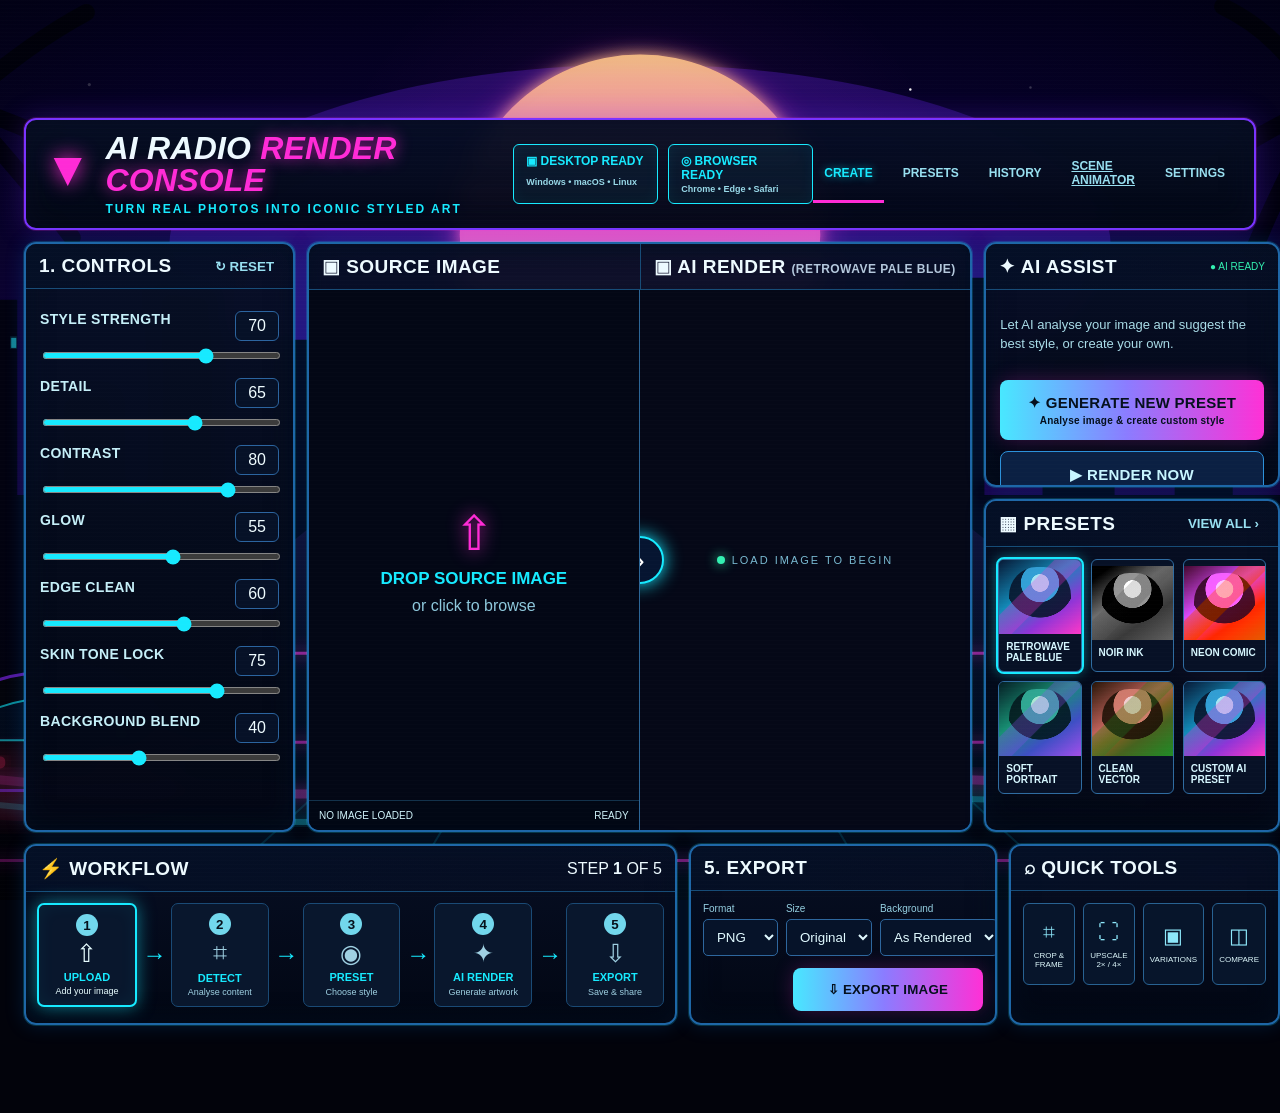
==== commit 934879e2: "Mirror animated retrowave scene background in app entry" ====
--- a/app/index.html
+++ b/app/index.html
@@ -7,20 +7,22 @@
   <title>AI Radio Render Console</title>
   <link rel="stylesheet" href="./styles/console.css" />
   <link rel="stylesheet" href="./styles/retrowave-bg.css" />
+  <link rel="stylesheet" href="./styles/scene-layers.css" />
 </head>
 <body>
-  <div class="retrowave-world" aria-hidden="true">
-    <img class="rw-scene" src="../assets/backgrounds/retrowave-world.svg" alt="" />
-    <div class="rw-side-copy left">LIVE VISUALS<br>AI • CREATIVITY<br>NO LIMITS</div>
-    <div class="rw-side-copy right"><b>● LIVE</b><br>CONNECTED<br><span>CREATIVE SIGNAL 24/7</span></div>
-    <div class="rw-live-wave"></div>
+  <div class="scene-stage" data-scene-manifest="../assets/scenes/first-retrowave/scene.json" aria-hidden="true">
+    <img class="scene-stage__layer scene-stage__layer--base" data-scene-base alt="" />
+    <img class="scene-stage__layer scene-stage__layer--frame" data-scene-frame alt="" />
+    <div class="scene-stage__glow"></div>
+    <div class="scene-vignette"></div>
+    <div class="scene-stage__status" data-scene-status>LOADING FIRST RETROWAVE SCENE…</div>
   </div>
   <div class="scanlines" aria-hidden="true"></div>
   <main class="console-shell">
     <header class="topbar panel">
       <div class="brand"><div class="brand-mark">▲</div><div><h1>AI RADIO <span>RENDER CONSOLE</span></h1><p>TURN REAL PHOTOS INTO ICONIC STYLED ART</p></div></div>
       <div class="status-badges"><span>▣ DESKTOP READY<small>Windows • macOS • Linux</small></span><span>◎ BROWSER READY<small>Chrome • Edge • Safari</small></span></div>
-      <nav><button class="nav active">CREATE</button><button class="nav">PRESETS</button><button class="nav">HISTORY</button><button class="nav">SETTINGS</button></nav>
+      <nav><button class="nav active">CREATE</button><button class="nav">PRESETS</button><button class="nav">HISTORY</button><a class="nav" href="../scene-animator.html">SCENE ANIMATOR</a><button class="nav">SETTINGS</button></nav>
     </header>
     <section class="workspace-grid">
       <aside class="panel controls-panel"><div class="panel-title"><h2>1. CONTROLS</h2><button id="resetBtn" class="ghost">↻ RESET</button></div><div id="controls"></div></aside>
@@ -29,6 +31,7 @@
     </section>
     <section class="bottom-grid"><section class="panel workflow-panel"><div class="panel-title"><h2>⚡ WORKFLOW</h2><span>STEP <b id="stepNo">1</b> OF 5</span></div><div class="workflow"><button class="step active" data-step="1"><b>1</b><span>⇧</span><strong>UPLOAD</strong><small>Add your image</small></button><i>→</i><button class="step" data-step="2"><b>2</b><span>⌗</span><strong>DETECT</strong><small>Analyse content</small></button><i>→</i><button class="step" data-step="3"><b>3</b><span>◉</span><strong>PRESET</strong><small>Choose style</small></button><i>→</i><button class="step" data-step="4"><b>4</b><span>✦</span><strong>AI RENDER</strong><small>Generate artwork</small></button><i>→</i><button class="step" data-step="5"><b>5</b><span>⇩</span><strong>EXPORT</strong><small>Save & share</small></button></div></section><section class="panel export-panel"><div class="panel-title"><h2>5. EXPORT</h2></div><div class="export-controls"><label>Format<select id="formatSelect"><option>PNG</option><option>JPEG</option></select></label><label>Size<select id="sizeSelect"><option value="1">Original</option><option value="0.75">75%</option><option value="0.5">50%</option></select></label><label>Background<select><option>As Rendered</option></select></label></div><button id="exportBtn" class="primary">⇩ EXPORT IMAGE</button></section><section class="panel quick-panel"><div class="panel-title"><h2>⌕ QUICK TOOLS</h2></div><div class="quick-tools"><button>⌗<small>CROP & FRAME</small></button><button id="upscaleBtn">⛶<small>UPSCALE 2× / 4×</small></button><button id="variationBtn">▣<small>VARIATIONS</small></button><button id="compareBtn">◫<small>COMPARE</small></button></div></section></section>
   </main>
+  <script type="module" src="./scripts/background-scene.js"></script>
   <script type="module" src="./scripts/app.js"></script>
 </body>
 </html>
--- a/app/styles/console.css
+++ b/app/styles/console.css
@@ -1 +1 @@
-:root{--bg:#040715;--panel:#071024;--panel2:#0b1630;--cyan:#17eaff;--blue:#2c8cff;--mag:#ff2bd6;--purple:#9d3cff;--text:#e8f8ff;--muted:#7da6bf;--line:#123d65;--green:#33f0b1}*{box-sizing:border-box}html,body{margin:0;background:radial-gradient(circle at 50% -10%,#14224c 0,#05091a 35%,#02040d 75%);color:var(--text);font-family:Inter,Segoe UI,Arial,sans-serif;min-height:100%}body{padding:10px}.scanlines{position:fixed;inset:0;pointer-events:none;background:repeating-linear-gradient(to bottom,rgba(255,255,255,.025),rgba(255,255,255,.025) 1px,transparent 1px,transparent 4px);mix-blend-mode:overlay;opacity:.35}.console-shell{display:grid;gap:10px}.panel{background:linear-gradient(180deg,rgba(10,18,41,.96),rgba(3,8,22,.96));border:1px solid #235b94;box-shadow:0 0 0 1px rgba(23,234,255,.15),0 0 18px rgba(26,97,255,.18),inset 0 0 25px rgba(3,14,31,.65);border-radius:8px;overflow:hidden}.topbar{min-height:78px;display:grid;grid-template-columns:1.35fr .8fr .9fr;align-items:center;padding:12px 16px;border-color:#6a26ff}.brand{display:flex;gap:14px;align-items:center}.brand-mark{font-size:44px;color:var(--mag);text-shadow:0 0 18px var(--mag);transform:rotate(180deg)}h1,h2,p{margin:0}.brand h1{font-size:31px;line-height:1;letter-spacing:.5px}.brand h1 span{color:var(--mag);text-shadow:0 0 14px rgba(255,43,214,.55)}.brand p{color:var(--cyan);letter-spacing:2px;font-size:12px;margin-top:5px}.status-badges{display:flex;gap:8px}.status-badges span{border:1px solid var(--cyan);padding:9px 12px;border-radius:5px;color:var(--cyan);font-weight:700;font-size:12px;background:rgba(0,217,255,.05)}nav{display:flex;justify-content:flex-end;gap:6px}.nav,.ghost{background:none;border:0;color:#95dff1;font-weight:700;cursor:pointer}.nav{padding:12px 10px;border-bottom:2px solid transparent}.nav.active{color:var(--cyan);border-bottom-color:var(--mag)}.workspace-grid{display:grid;grid-template-columns:320px minmax(540px,1fr) 355px;gap:10px}.panel-title{display:flex;justify-content:space-between;align-items:center;padding:10px 12px;border-bottom:1px solid #173c62}.panel-title h2,.preview-head h2{font-size:18px;letter-spacing:.5px}.controls-panel{min-height:590px}#controls{padding:12px}.control{display:grid;grid-template-columns:1fr auto;gap:8px 10px;margin:8px 0 15px}.control label{font-size:13px;color:#bbecf7;font-weight:700;letter-spacing:.4px}.control output{border:1px solid #28578b;border-radius:4px;padding:4px 7px;color:#dffaff;min-width:42px;text-align:center}.control input{grid-column:1/-1;width:100%;accent-color:var(--cyan)}.preview-panel{min-width:0}.preview-head{display:grid;grid-template-columns:1fr 1fr;border-bottom:1px solid #173c62}.preview-head h2{padding:10px 12px}.preview-head h2+ h2{border-left:1px solid #173c62}.preview-head span{color:#aabbd3;font-size:12px}.preview-split{display:grid;grid-template-columns:1fr 1fr;min-height:540px}.drop-zone,.render-zone{position:relative;min-width:0;background:#030816}.drop-zone{border-right:1px solid #275784;cursor:pointer;display:grid;place-items:center;overflow:hidden}.drop-zone.dragover{outline:2px solid var(--cyan);outline-offset:-4px;background:#071b2e}.drop-zone img{width:100%;height:100%;object-fit:cover}.drop-prompt{text-align:center;color:#86bed5;display:grid;gap:7px}.drop-prompt strong{color:var(--cyan);font-size:18px}.drop-icon{font-size:52px;color:var(--mag);text-shadow:0 0 15px var(--mag)}.file-strip{position:absolute;left:0;right:0;bottom:0;padding:8px 10px;display:flex;justify-content:space-between;background:rgba(2,7,20,.86);font-size:11px;color:#cceefa}.render-zone{display:grid;place-items:center;overflow:hidden}.render-zone canvas{width:100%;height:100%;object-fit:contain;background:#050817}.render-empty{position:absolute;color:#75b4cf;font-size:12px;letter-spacing:2px}.pulse-dot{display:inline-block;width:8px;height:8px;background:var(--green);border-radius:50%;box-shadow:0 0 12px var(--green);margin-right:7px}.compare-handle{position:absolute;left:-22px;top:50%;transform:translateY(-50%);width:44px;height:44px;border-radius:50%;border:2px solid var(--cyan);background:#061531;color:white;font-size:30px;box-shadow:0 0 15px var(--cyan);cursor:pointer}.right-stack{display:grid;gap:10px;grid-template-rows:auto 1fr}.ai-panel{padding-bottom:12px}.ai-panel p{padding:12px;color:#a7d6e6;font-size:13px;line-height:1.5}.primary,.secondary{border-radius:6px;padding:13px 16px;font-weight:900;letter-spacing:.3px;cursor:pointer}.primary{border:0;background:linear-gradient(90deg,#41e8ff,#ff30d6);color:#04101e;box-shadow:0 0 18px rgba(255,48,214,.18)}.secondary{background:#0b2043;border:1px solid #2186cd;color:#bcefff}.ai-panel .primary,.ai-panel .secondary{width:calc(100% - 24px);margin:0 12px 10px}.ready{color:var(--green);font-size:11px}.preset-grid{padding:12px;display:grid;grid-template-columns:repeat(3,1fr);gap:8px}.preset-card{border:1px solid #275c89;background:#071126;padding:0;border-radius:5px;overflow:hidden;color:#c7f6ff;text-align:left;cursor:pointer}.preset-card.active{outline:2px solid var(--cyan);box-shadow:0 0 12px rgba(23,234,255,.55)}.preset-thumb{aspect-ratio:1.25;background:linear-gradient(135deg,#0f75aa,#cb24cf);position:relative;overflow:hidden}.preset-thumb::after{content:"";position:absolute;inset:0;background:repeating-linear-gradient(135deg,transparent 0 8px,rgba(255,255,255,.12) 8px 9px)}.preset-card strong{display:block;padding:6px;font-size:10px;line-height:1.2}.bottom-grid{display:grid;grid-template-columns:1.65fr .95fr .75fr;gap:10px}.workflow{display:flex;align-items:stretch;gap:5px;padding:10px}.workflow i{align-self:center;color:var(--cyan);font-size:23px}.step{flex:1;display:grid;place-items:center;gap:2px;min-width:90px;border:1px solid #173f68;background:#09172d;color:#99cae0;padding:8px;border-radius:5px}.step.active{border-color:var(--cyan);box-shadow:0 0 15px rgba(23,234,255,.38);color:#dffcff}.step b{background:#6fcfe8;color:#06111c;border-radius:50%;width:22px;height:22px;display:grid;place-items:center}.step span{font-size:24px}.step strong{color:var(--cyan);font-size:11px}.step small{font-size:9px}.export-controls{display:grid;grid-template-columns:.7fr 1.1fr 1.2fr;gap:7px;padding:12px}.export-controls label{font-size:10px;color:#8ec8dc;display:grid;gap:4px}.export-controls select{background:#061329;color:#d9f8ff;border:1px solid #265c91;padding:8px;border-radius:4px}.export-panel>.primary{float:right;margin:0 12px 12px;min-width:190px}.quick-tools{display:grid;grid-template-columns:repeat(4,1fr);gap:7px;padding:12px}.quick-tools button{background:#07152b;border:1px solid #215b8a;color:#8de7fa;border-radius:5px;min-height:78px;font-size:22px;cursor:pointer}.quick-tools small{display:block;color:#d5f4fa;font-size:8px;margin-top:7px}@media(max-width:1150px){.workspace-grid{grid-template-columns:260px 1fr}.right-stack{grid-column:1/-1;grid-template-columns:1fr 1fr}.bottom-grid{grid-template-columns:1fr}.topbar{grid-template-columns:1fr}.status-badges,nav{justify-content:flex-start;margin-top:10px}}@media(max-width:760px){body{padding:4px}.workspace-grid{grid-template-columns:1fr}.preview-split,.preview-head{grid-template-columns:1fr}.preview-head h2+ h2{border-left:0;border-top:1px solid #173c62}.drop-zone{min-height:360px;border-right:0;border-bottom:1px solid #275784}.render-zone{min-height:360px}.right-stack{grid-template-columns:1fr}.workflow{overflow-x:auto}.brand h1{font-size:22px}.status-badges{flex-wrap:wrap}}
+:root{--bg:#040715;--panel:#071024;--panel2:#0b1630;--cyan:#17eaff;--blue:#2c8cff;--mag:#ff2bd6;--purple:#9d3cff;--text:#edfaff;--muted:#83b8d2;--line:#124d7a;--green:#33f0b1}*{box-sizing:border-box}html,body{margin:0;min-height:100%;background:#02030b;color:var(--text);font-family:"Arial Narrow","Roboto Condensed","Segoe UI",Arial,sans-serif}body{padding:0 24px 48px;overflow-x:hidden}.scanlines{position:fixed;inset:0;z-index:30;pointer-events:none;background:repeating-linear-gradient(to bottom,rgba(255,255,255,.025),rgba(255,255,255,.025) 1px,transparent 1px,transparent 4px);mix-blend-mode:screen;opacity:.18}.console-shell{position:relative;z-index:5;width:min(1480px,calc(100vw - 48px));margin:118px auto 40px;display:grid;gap:12px}.panel{background:linear-gradient(180deg,rgba(7,15,37,.965),rgba(2,7,20,.965));border:2px solid #1e67a7;box-shadow:0 0 0 1px rgba(23,234,255,.18),0 0 20px rgba(16,138,255,.18),inset 0 0 26px rgba(3,14,31,.76);border-radius:12px;overflow:hidden;backdrop-filter:blur(10px)}.topbar{min-height:84px;display:grid;grid-template-columns:1.35fr .8fr .9fr;align-items:center;padding:12px 18px;border-color:#7934ff;box-shadow:0 0 0 1px rgba(255,43,214,.18),0 0 28px rgba(111,45,255,.25),inset 0 0 30px rgba(6,11,33,.8)}.brand{display:flex;gap:14px;align-items:center}.brand-mark{font-size:48px;color:var(--mag);text-shadow:0 0 20px var(--mag);transform:rotate(180deg);line-height:1}.brand h1{margin:0;font-size:32px;line-height:1;letter-spacing:.2px;font-style:italic;font-weight:900}.brand h1 span{color:var(--mag);text-shadow:0 0 15px rgba(255,43,214,.72)}.brand p{margin:6px 0 0;color:var(--cyan);font-size:12px;letter-spacing:2px;font-weight:800}.status-badges{display:flex;gap:10px}.status-badges span{display:grid;gap:2px;min-width:145px;border:1px solid var(--cyan);padding:9px 12px;border-radius:6px;color:var(--cyan);font-weight:900;font-size:12px;background:rgba(0,217,255,.055);box-shadow:inset 0 0 14px rgba(23,234,255,.06)}.status-badges small{font-size:9px;color:#98d9e8;font-weight:700}.topbar nav{display:flex;justify-content:flex-end;gap:8px}.nav,.ghost{background:none;border:0;color:#98dff0;font-weight:900;cursor:pointer}.nav{padding:13px 11px;border-bottom:3px solid transparent;font-size:12px}.nav.active{color:var(--cyan);border-bottom-color:var(--mag);text-shadow:0 0 9px rgba(23,234,255,.6)}.workspace-grid{display:grid;grid-template-columns:22% 54% 24%;gap:12px}.panel-title{display:flex;justify-content:space-between;align-items:center;padding:11px 13px;border-bottom:1px solid #174c77;background:linear-gradient(90deg,rgba(4,16,39,.75),rgba(7,16,40,.18))}.panel-title h2,.preview-head h2{margin:0;font-size:19px;letter-spacing:.45px;font-weight:900}.controls-panel{min-height:585px}#controls{padding:13px 14px}.control{display:grid;grid-template-columns:1fr auto;gap:9px 10px;margin:9px 0 17px}.control label{font-size:14px;color:#c5eff8;font-weight:900;letter-spacing:.35px}.control output{border:1px solid #2b649f;border-radius:6px;padding:5px 8px;color:#effcff;min-width:44px;text-align:center;background:#061127}.control input{grid-column:1/-1;width:100%;height:7px;accent-color:var(--cyan)}.preview-panel{min-width:0}.preview-head{display:grid;grid-template-columns:1fr 1fr;border-bottom:1px solid #174c77}.preview-head h2{padding:11px 13px}.preview-head h2+h2{border-left:1px solid #174c77}.preview-head span{color:#b4c8dc;font-size:12px}.preview-split{display:grid;grid-template-columns:1fr 1fr;min-height:540px}.drop-zone,.render-zone{position:relative;min-width:0;background:#030715}.drop-zone{border-right:1px solid #2c6697;cursor:pointer;display:grid;place-items:center;overflow:hidden}.drop-zone.dragover{outline:2px solid var(--cyan);outline-offset:-4px;background:#071b2e}.drop-zone img{width:100%;height:100%;object-fit:cover}.drop-prompt{text-align:center;color:#8ec8dc;display:grid;gap:8px}.drop-prompt strong{color:var(--cyan);font-size:17px}.drop-icon{font-size:48px;color:var(--mag);text-shadow:0 0 18px var(--mag)}.file-strip{position:absolute;left:0;right:0;bottom:0;padding:9px 10px;display:flex;justify-content:space-between;background:rgba(2,7,20,.9);font-size:10px;color:#d0f4fb;border-top:1px solid rgba(46,123,174,.35)}.render-zone{display:grid;place-items:center;overflow:hidden}.render-zone canvas{width:100%;height:100%;object-fit:contain;background:#050817}.render-empty{position:absolute;color:#79b9d1;font-size:11px;letter-spacing:2px}.pulse-dot{display:inline-block;width:8px;height:8px;background:var(--green);border-radius:50%;box-shadow:0 0 12px var(--green);margin-right:7px}.compare-handle{position:absolute;left:-24px;top:50%;transform:translateY(-50%);width:48px;height:48px;border-radius:50%;border:2px solid var(--cyan);background:#061531;color:#fff;font-size:30px;box-shadow:0 0 18px var(--cyan);cursor:pointer}.right-stack{display:grid;gap:12px;grid-template-rows:245px 1fr}.ai-panel{padding-bottom:12px}.ai-panel p{padding:13px 14px;color:#a9dce8;font-size:13px;line-height:1.45}.primary,.secondary{border-radius:8px;padding:14px 16px;font-weight:900;letter-spacing:.25px;cursor:pointer}.primary{border:0;background:linear-gradient(90deg,#48e8ff,#8b7cff 48%,#ff30d6);color:#05101e;box-shadow:0 0 20px rgba(255,48,214,.22)}.secondary{background:#0b2043;border:1px solid #2c91da;color:#c7f5ff}.ai-panel .primary,.ai-panel .secondary{width:calc(100% - 28px);margin:0 14px 11px;font-size:15px}.ai-panel button small{display:block;font-size:10px;margin-top:3px;font-weight:700}.ready{color:var(--green);font-size:10px}.preset-grid{padding:12px;display:grid;grid-template-columns:repeat(3,1fr);gap:9px}.preset-card{border:1px solid #2f6ca1;background:#071126;padding:0;border-radius:6px;overflow:hidden;color:#d6f7ff;text-align:left;cursor:pointer}.preset-card.active{outline:2px solid var(--cyan);box-shadow:0 0 14px rgba(23,234,255,.55)}.preset-thumb{aspect-ratio:1.1;background:linear-gradient(145deg,#071936,#128ab8 40%,#8e35d7 70%,#ff37c7);position:relative;overflow:hidden}.preset-thumb::before{content:"";position:absolute;inset:7px 10px 3px;border-radius:45% 45% 35% 35%;background:radial-gradient(circle at 50% 25%,#b9f5ff 0 15%,#37a6dd 16% 33%,#071329 34% 60%,transparent 61%);opacity:.88}.preset-thumb::after{content:"";position:absolute;inset:0;background:linear-gradient(135deg,transparent 35%,rgba(255,43,214,.28) 36% 55%,transparent 56%)}.preset-card:nth-child(2) .preset-thumb{filter:grayscale(1) contrast(1.6)}.preset-card:nth-child(3) .preset-thumb{filter:hue-rotate(92deg) saturate(1.4)}.preset-card:nth-child(4) .preset-thumb{filter:hue-rotate(-35deg) saturate(.8)}.preset-card:nth-child(5) .preset-thumb{filter:hue-rotate(165deg) saturate(.65)}.preset-card strong{display:block;padding:7px;font-size:10px;line-height:1.15}.bottom-grid{display:grid;grid-template-columns:53% 25% 22%;gap:12px}.workflow{display:flex;align-items:stretch;gap:5px;padding:11px}.workflow i{align-self:center;color:var(--cyan);font-size:24px}.step{flex:1;display:grid;place-items:center;gap:3px;min-width:85px;border:1px solid #1a4a75;background:#09172d;color:#9fd0e2;padding:9px 7px;border-radius:7px}.step.active{border:2px solid var(--cyan);box-shadow:0 0 17px rgba(23,234,255,.5),inset 0 0 18px rgba(23,234,255,.06);color:#e7fdff}.step b{background:#72d7ec;color:#06111c;border-radius:50%;width:22px;height:22px;display:grid;place-items:center}.step span{font-size:25px}.step strong{color:var(--cyan);font-size:11px}.step small{font-size:9px}.export-controls{display:grid;grid-template-columns:.7fr 1.15fr 1.2fr;gap:8px;padding:12px}.export-controls label{font-size:10px;color:#95cfe1;display:grid;gap:5px}.export-controls select{background:#061329;color:#e1faff;border:1px solid #2e679e;padding:9px;border-radius:5px}.export-panel>.primary{float:right;margin:0 12px 12px;min-width:190px}.quick-tools{display:grid;grid-template-columns:repeat(4,1fr);gap:8px;padding:12px}.quick-tools button{background:#07152b;border:1px solid #286292;color:#8de7fa;border-radius:6px;min-height:82px;font-size:21px;cursor:pointer}.quick-tools small{display:block;color:#def8fc;font-size:8px;margin-top:7px}@media(max-width:1220px){.console-shell{width:calc(100vw - 34px);margin-top:104px}.workspace-grid{grid-template-columns:24% 52% 24%}.brand h1{font-size:26px}.status-badges span{min-width:120px;padding:8px;font-size:10px}.controls-panel{min-height:560px}.preview-split{min-height:515px}.right-stack{grid-template-rows:230px 1fr}.panel-title h2,.preview-head h2{font-size:16px}.control label{font-size:12px}.preset-grid{gap:6px}.bottom-grid{grid-template-columns:52% 27% 21%}}@media(max-width:900px){body{padding:0 10px 36px}.console-shell{width:calc(100vw - 20px);margin-top:86px}.topbar{grid-template-columns:1fr;gap:8px}.status-badges,.topbar nav{justify-content:flex-start}.workspace-grid{grid-template-columns:1fr}.right-stack{grid-template-columns:1fr 1fr;grid-template-rows:auto}.bottom-grid{grid-template-columns:1fr}.preview-split{min-height:480px}.controls-panel{min-height:auto}}@media(max-width:650px){.preview-split,.preview-head{grid-template-columns:1fr}.preview-head h2+h2{border-left:0;border-top:1px solid #174c77}.drop-zone,.render-zone{min-height:350px}.right-stack{grid-template-columns:1fr}.workflow{overflow-x:auto}.brand h1{font-size:22px}.status-badges{flex-wrap:wrap}}
--- a/app/styles/retrowave-bg.css
+++ b/app/styles/retrowave-bg.css
@@ -1,40 +1 @@
-:root{--rw-cyan:#22e9ff;--rw-mag:#ff2bd6;--rw-purple:#7a35ff;--rw-night:#030414;--rw-horizon:42vh}
-body{overflow-x:hidden;background:#02030b!important}
-.console-shell{position:relative;z-index:5;max-width:1680px;margin:0 auto}
-.scanlines{z-index:20}
-.retrowave-world{position:fixed;inset:0;z-index:0;overflow:hidden;pointer-events:none;background:radial-gradient(circle at 50% 17%,rgba(115,35,255,.34),transparent 30%),linear-gradient(180deg,#05041a 0%,#080526 36%,#120630 58%,#02030a 100%)}
-.rw-stars,.rw-stars::before,.rw-stars::after{position:absolute;inset:0;content:"";background-image:radial-gradient(circle,rgba(255,255,255,.95) 0 1px,transparent 1.7px);background-size:79px 83px;opacity:.5;animation:rwStarDrift 28s linear infinite}
-.rw-stars::before{background-size:121px 109px;transform:translate(31px,17px);opacity:.38;animation-duration:41s}
-.rw-stars::after{background-size:173px 151px;transform:translate(67px,41px);opacity:.28;animation-duration:53s}
-.rw-sun{position:absolute;left:50%;top:2vh;width:min(34vw,560px);aspect-ratio:1;transform:translateX(-50%);border-radius:50%;background:repeating-linear-gradient(to bottom,#ff8b76 0 8%,#ff4ebc 8% 14%,#ff2bd6 14% 19%,transparent 19% 22%);filter:drop-shadow(0 0 28px rgba(255,43,214,.75));opacity:.9;animation:rwSunPulse 5.8s ease-in-out infinite}
-.rw-sun::after{content:"";position:absolute;inset:-12%;border-radius:50%;border:2px solid rgba(255,77,215,.22);animation:rwPulseRing 3.2s ease-out infinite}
-.rw-city{position:absolute;left:0;right:0;top:30vh;height:22vh;opacity:.75;background:linear-gradient(90deg,transparent 0 4%,rgba(33,13,80,.95) 4% 8%,transparent 8% 11%,rgba(15,23,72,.95) 11% 16%,transparent 16% 21%,rgba(42,16,96,.95) 21% 25%,transparent 25% 30%,rgba(13,30,87,.95) 30% 34%,transparent 34% 60%,rgba(31,13,78,.95) 60% 65%,transparent 65% 70%,rgba(15,31,92,.95) 70% 76%,transparent 76% 80%,rgba(44,16,100,.95) 80% 86%,transparent 86% 91%,rgba(15,30,80,.95) 91% 97%,transparent 97%);clip-path:polygon(0 70%,4% 70%,4% 25%,7% 25%,7% 70%,11% 70%,11% 45%,16% 45%,16% 70%,21% 70%,21% 18%,25% 18%,25% 70%,30% 70%,30% 36%,34% 36%,34% 70%,60% 70%,60% 42%,65% 42%,65% 70%,70% 70%,70% 12%,76% 12%,76% 70%,80% 70%,80% 28%,86% 28%,86% 70%,91% 70%,91% 38%,97% 38%,97% 70%,100% 70%,100% 100%,0 100%)}
-.rw-city::after{content:"";position:absolute;inset:0;background:repeating-linear-gradient(90deg,transparent 0 20px,rgba(34,233,255,.15) 20px 23px,transparent 23px 39px,rgba(255,43,214,.13) 39px 42px);animation:rwCityShimmer 7s linear infinite}
-.rw-palm{position:absolute;top:0;width:26vw;height:56vh;opacity:.58;filter:drop-shadow(0 0 12px rgba(255,43,214,.35));animation:rwPalmSway 6.5s ease-in-out infinite alternate}
-.rw-palm.left{left:-8vw;transform-origin:15% 75%;background:radial-gradient(ellipse at 22% 14%,#02020a 0 11%,transparent 12%),conic-gradient(from 250deg at 21% 16%,transparent 0 8deg,#02020a 9deg 15deg,transparent 16deg 31deg,#02020a 32deg 39deg,transparent 40deg 58deg,#02020a 59deg 66deg,transparent 67deg 360deg)}
-.rw-palm.right{right:-8vw;transform:scaleX(-1);transform-origin:85% 75%;background:radial-gradient(ellipse at 22% 14%,#02020a 0 11%,transparent 12%),conic-gradient(from 250deg at 21% 16%,transparent 0 8deg,#02020a 9deg 15deg,transparent 16deg 31deg,#02020a 32deg 39deg,transparent 40deg 58deg,#02020a 59deg 66deg,transparent 67deg 360deg);animation-delay:-2.4s}
-.rw-horizon{position:absolute;left:0;right:0;top:var(--rw-horizon);height:2px;background:linear-gradient(90deg,transparent,var(--rw-cyan),var(--rw-mag),transparent);box-shadow:0 0 20px var(--rw-mag),0 0 35px rgba(34,233,255,.45)}
-.rw-road{position:absolute;left:-22vw;right:-22vw;top:var(--rw-horizon);height:70vh;transform-origin:50% 0;perspective:500px;background:linear-gradient(180deg,rgba(5,4,26,.35),rgba(2,3,12,.96));overflow:hidden}
-.rw-road::before{content:"";position:absolute;inset:-10% -5% -30%;background:repeating-linear-gradient(90deg,transparent 0 8.7%,rgba(34,233,255,.3) 8.8% 9%,transparent 9.1% 17.6%),repeating-linear-gradient(180deg,rgba(255,43,214,.42) 0 2px,transparent 2px 42px);transform:perspective(420px) rotateX(62deg) scale(1.45);transform-origin:50% 0;animation:rwRoadFlow 1.15s linear infinite;filter:drop-shadow(0 0 6px rgba(255,43,214,.45))}
-.rw-road::after{content:"";position:absolute;inset:0;background:linear-gradient(90deg,transparent 0 7%,rgba(255,43,214,.12) 14%,transparent 25%,transparent 75%,rgba(34,233,255,.11) 88%,transparent 100%);animation:rwRoadSweep 4.8s ease-in-out infinite}
-.rw-lightstreak{position:absolute;top:66vh;width:34vw;height:4px;background:linear-gradient(90deg,transparent,var(--rw-mag),#fff,var(--rw-cyan),transparent);filter:blur(.2px) drop-shadow(0 0 9px var(--rw-mag));opacity:.72;animation:rwStreak 3.7s linear infinite}
-.rw-lightstreak.a{left:-38vw}.rw-lightstreak.b{right:-44vw;animation-delay:-1.8s;transform:scaleX(-1)}
-.rw-car{position:absolute;left:2.2vw;bottom:8vh;width:clamp(120px,14vw,250px);height:clamp(64px,7.6vw,138px);border-radius:44% 44% 16% 16%/24% 24% 28% 28%;background:linear-gradient(180deg,#070912 0 32%,#161327 33% 70%,#05050b 71%);box-shadow:0 22px 40px rgba(0,0,0,.55),0 0 24px rgba(255,43,214,.18);animation:rwCarFloat 2.6s ease-in-out infinite}
-.rw-car::before{content:"";position:absolute;left:17%;right:17%;top:12%;height:33%;border-radius:40% 40% 18% 18%;background:linear-gradient(180deg,#0a1833,#03050e);border:1px solid rgba(34,233,255,.25)}
-.rw-car::after{content:"";position:absolute;left:8%;right:8%;bottom:15%;height:7%;background:linear-gradient(90deg,#ff284f 0 18%,transparent 18% 78%,#ff284f 78% 100%);filter:drop-shadow(0 0 8px #ff284f);animation:rwTailBlink 1.25s steps(2,end) infinite}
-.rw-tailglow{position:absolute;left:1vw;bottom:4.3vh;width:17vw;height:4vh;background:radial-gradient(ellipse,rgba(255,40,79,.36),transparent 68%);filter:blur(8px);animation:rwTailGlow 1.25s steps(2,end) infinite}
-.rw-live-wave{position:absolute;left:50%;bottom:1.3vh;transform:translateX(-50%);width:min(36vw,580px);height:24px;opacity:.65;background:repeating-linear-gradient(90deg,var(--rw-cyan) 0 2px,transparent 2px 9px,var(--rw-mag) 9px 12px,transparent 12px 18px);mask-image:linear-gradient(to right,transparent,#000 14%,#000 86%,transparent);animation:rwWaveShift 1.7s linear infinite}
-@keyframes rwRoadFlow{from{background-position:0 0,0 0}to{background-position:0 0,0 42px}}
-@keyframes rwRoadSweep{0%,100%{transform:translateX(-8%);opacity:.42}50%{transform:translateX(8%);opacity:.78}}
-@keyframes rwTailBlink{0%,44%{opacity:.42;box-shadow:none}45%,100%{opacity:1;box-shadow:0 0 12px #ff284f}}
-@keyframes rwTailGlow{0%,44%{opacity:.2;transform:scaleX(.86)}45%,100%{opacity:.9;transform:scaleX(1.12)}}
-@keyframes rwCarFloat{0%,100%{transform:translateY(0)}50%{transform:translateY(-3px)}}
-@keyframes rwStreak{from{transform:translateX(0)}to{transform:translateX(180vw)}}
-@keyframes rwStarDrift{from{transform:translateY(0)}to{transform:translateY(83px)}}
-@keyframes rwSunPulse{0%,100%{filter:drop-shadow(0 0 22px rgba(255,43,214,.62));transform:translateX(-50%) scale(1)}50%{filter:drop-shadow(0 0 42px rgba(255,43,214,.92));transform:translateX(-50%) scale(1.018)}}
-@keyframes rwPulseRing{0%{transform:scale(.9);opacity:.45}100%{transform:scale(1.18);opacity:0}}
-@keyframes rwPalmSway{from{rotate:-1.1deg}to{rotate:1.1deg}}
-@keyframes rwCityShimmer{from{background-position:0 0}to{background-position:84px 0}}
-@keyframes rwWaveShift{from{background-position:0 0}to{background-position:72px 0}}
-@media (prefers-reduced-motion:reduce){.retrowave-world *,.retrowave-world *::before,.retrowave-world *::after{animation:none!important}}
-@media(max-width:900px){.rw-car,.rw-tailglow{opacity:.55}.rw-sun{width:56vw}.rw-palm{width:42vw}.rw-live-wave{width:70vw}.retrowave-world{opacity:.72}}
+:root{--rw-cyan:#22e9ff;--rw-mag:#ff2bd6;--rw-purple:#7a35ff}body{background:#02030b!important}.retrowave-world{position:fixed;inset:0;z-index:0;overflow:hidden;pointer-events:none;background:#030312}.rw-scene{position:absolute;inset:0;width:100%;height:100%;object-fit:cover;object-position:center top;filter:saturate(1.12) contrast(1.05) brightness(.94)}.rw-side-copy{position:absolute;z-index:2;top:155px;color:#8feaff;font-size:12px;line-height:1.55;letter-spacing:.8px;text-shadow:0 0 8px rgba(34,233,255,.7);opacity:.8}.rw-side-copy.left{left:34px}.rw-side-copy.right{right:36px;text-align:right}.rw-side-copy.right b{color:#ff4bdb}.rw-side-copy span{font-size:9px;color:#9eb8d6}.rw-live-wave{position:absolute;left:50%;bottom:18px;transform:translateX(-50%);width:min(34vw,560px);height:26px;opacity:.78;background:repeating-linear-gradient(90deg,var(--rw-cyan) 0 2px,transparent 2px 8px,var(--rw-mag) 8px 11px,transparent 11px 17px);mask-image:linear-gradient(to right,transparent,#000 12%,#000 88%,transparent);animation:rwWaveShift 1.7s linear infinite;filter:drop-shadow(0 0 6px rgba(255,43,214,.45))}.retrowave-world::before{content:"";position:absolute;inset:0;z-index:1;background:radial-gradient(circle at 50% 8%,rgba(255,66,211,.08),transparent 35%),linear-gradient(180deg,transparent 0 63%,rgba(4,1,15,.08) 72%,rgba(3,2,12,.28) 100%)}.retrowave-world::after{content:"";position:absolute;z-index:1;left:0;right:0;bottom:0;height:24%;background:repeating-linear-gradient(180deg,transparent 0 24px,rgba(255,43,214,.08) 25px 27px,transparent 28px 51px);transform:perspective(550px) rotateX(63deg) scale(1.6);transform-origin:50% 100%;animation:rwRoadOverlay 1.45s linear infinite;mix-blend-mode:screen}.scanlines{z-index:30}@keyframes rwWaveShift{from{background-position:0 0}to{background-position:68px 0}}@keyframes rwRoadOverlay{from{background-position:0 0}to{background-position:0 52px}}@media(prefers-reduced-motion:reduce){.rw-live-wave,.retrowave-world::after{animation:none!important}}@media(max-width:1180px){.rw-side-copy{display:none}.rw-scene{object-position:center top}.rw-live-wave{width:46vw}}@media(max-width:720px){.rw-scene{filter:saturate(1.05) brightness(.76)}.rw-live-wave{width:72vw;opacity:.55}}
--- a/app/styles/scene-layers.css
+++ b/app/styles/scene-layers.css
@@ -0,0 +1 @@
+:root{--scene-scale:cover;--scene-fade:1}.scene-stage{position:fixed;inset:0;z-index:0;overflow:hidden;pointer-events:none;background:#05020e}.scene-stage__layer{position:absolute;inset:0;width:100%;height:100%;object-fit:var(--scene-scale);object-position:center center;transform-origin:center center;user-select:none}.scene-stage__layer--base{z-index:0;opacity:var(--scene-fade);filter:saturate(1.08) contrast(1.04) brightness(.92)}.scene-stage__layer--frame{z-index:1;opacity:0;mix-blend-mode:screen;transition:opacity .06s linear}.scene-stage__layer--frame.is-visible{opacity:1}.scene-stage__glow{position:absolute;inset:0;z-index:2;background:radial-gradient(circle at 50% 28%,rgba(255,43,214,.08),transparent 36%),linear-gradient(180deg,transparent 0 62%,rgba(0,0,0,.06) 76%,rgba(0,0,0,.26) 100%)}.scene-vignette{position:absolute;inset:0;z-index:3;background:radial-gradient(circle at 50% 46%,transparent 0 44%,rgba(1,2,10,.16) 73%,rgba(1,2,10,.5) 100%)}.scene-stage__status{position:absolute;right:24px;bottom:18px;z-index:4;color:#8feaff;font-size:10px;font-weight:800;letter-spacing:1.4px;text-shadow:0 0 10px rgba(34,233,255,.75);opacity:.7}.console-shell{position:relative;z-index:20}.scanlines{z-index:40}@media(prefers-reduced-motion:reduce){.scene-stage__layer--frame{transition:none}}@media(max-width:720px){.scene-stage__layer--base{filter:saturate(1.02) brightness(.78)}.scene-stage__status{display:none}}
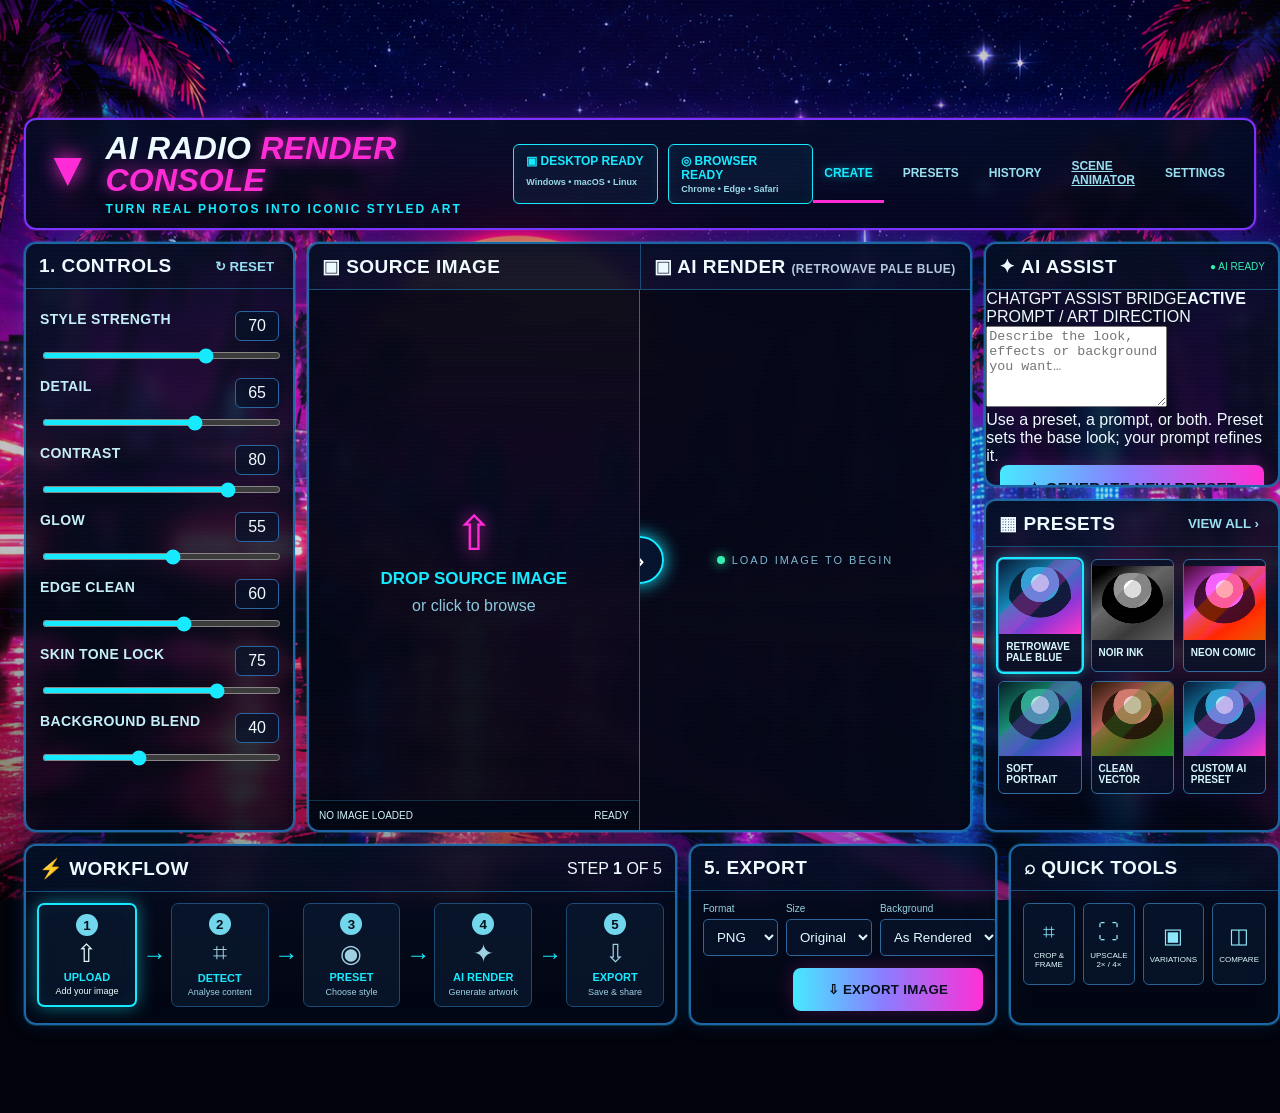
==== commit 0c2b2871: "Mirror expanded AI Assist layout in app entry" ====
--- a/app/index.html
+++ b/app/index.html
@@ -5,9 +5,9 @@
   <meta name="viewport" content="width=device-width, initial-scale=1" />
   <meta name="theme-color" content="#050817" />
   <title>AI Radio Render Console</title>
-  <link rel="stylesheet" href="./styles/console.css" />
+  <link rel="stylesheet" href="./styles/console.css?v=20261003-2315" />
   <link rel="stylesheet" href="./styles/retrowave-bg.css" />
-  <link rel="stylesheet" href="./styles/scene-layers.css" />
+  <link rel="stylesheet" href="./styles/scene-layers.css?v=20261003-2135" />
 </head>
 <body>
   <div class="scene-stage" data-scene-manifest="../assets/scenes/first-retrowave/scene.json" aria-hidden="true">
@@ -26,12 +26,33 @@
     </header>
     <section class="workspace-grid">
       <aside class="panel controls-panel"><div class="panel-title"><h2>1. CONTROLS</h2><button id="resetBtn" class="ghost">↻ RESET</button></div><div id="controls"></div></aside>
-      <section class="panel preview-panel"><div class="preview-head"><h2>▣ SOURCE IMAGE</h2><h2>▣ AI RENDER <span id="activePresetLabel">(RETROWAVE PALE BLUE)</span></h2></div><div class="preview-split"><div id="dropZone" class="drop-zone" tabindex="0" role="button" aria-label="Drop or choose source image"><input id="fileInput" type="file" accept="image/*" hidden /><img id="sourceImage" alt="Source preview" hidden /><div id="dropPrompt" class="drop-prompt"><div class="drop-icon">⇧</div><strong>DROP SOURCE IMAGE</strong><span>or click to browse</span></div><div class="file-strip"><span id="fileName">NO IMAGE LOADED</span><span id="fileSize">READY</span></div></div><div class="render-zone"><canvas id="renderCanvas"></canvas><div id="renderEmpty" class="render-empty"><span class="pulse-dot"></span>LOAD IMAGE TO BEGIN</div><button id="compareHandle" class="compare-handle" aria-label="Render">›</button></div></div></section>
-      <aside class="right-stack"><section class="panel ai-panel"><div class="panel-title"><h2>✦ AI ASSIST</h2><span class="ready">● AI READY</span></div><p>Let AI analyse your image and suggest the best style, or create your own.</p><button id="generatePresetBtn" class="primary">✦ GENERATE NEW PRESET<small>Analyse image & create custom style</small></button><button id="renderBtn" class="secondary">▶ RENDER NOW<small>Use current settings</small></button></section><section class="panel presets-panel"><div class="panel-title"><h2>▦ PRESETS</h2><button class="ghost">VIEW ALL ›</button></div><div id="presetGrid" class="preset-grid"></div></section></aside>
+      <section class="panel preview-panel">
+        <div class="preview-head"><h2>▣ SOURCE IMAGE</h2><h2>▣ AI RENDER <span id="activePresetLabel">(RETROWAVE PALE BLUE)</span></h2></div>
+        <div class="preview-split">
+          <div id="dropZone" class="drop-zone" tabindex="0" role="button" aria-label="Drop or choose source image"><input id="fileInput" type="file" accept="image/*" hidden /><img id="sourceImage" alt="Source preview" hidden /><div id="dropPrompt" class="drop-prompt"><div class="drop-icon">⇧</div><strong>DROP SOURCE IMAGE</strong><span>or click to browse</span></div><div class="file-strip"><span id="fileName">NO IMAGE LOADED</span><span id="fileSize">READY</span></div></div>
+          <div class="render-zone"><canvas id="renderCanvas"></canvas><div id="renderEmpty" class="render-empty"><span class="pulse-dot"></span>LOAD IMAGE TO BEGIN</div><button id="compareHandle" class="compare-handle" aria-label="Render">›</button></div>
+        </div>
+      </section>
+      <aside class="right-stack">
+        <section class="panel ai-panel">
+          <div class="panel-title"><h2>✦ AI ASSIST</h2><span class="ready">● AI READY</span></div>
+          <div class="assist-body">
+            <div class="assist-readout"><span>CHATGPT ASSIST BRIDGE</span><b>ACTIVE</b></div>
+            <label class="prompt-label" for="assistPrompt">PROMPT / ART DIRECTION</label>
+            <textarea id="assistPrompt" class="assist-prompt" rows="5" placeholder="Describe the look, effects or background you want…"></textarea>
+            <div class="assist-hint">Use a preset, a prompt, or both. Preset sets the base look; your prompt refines it.</div>
+            <div class="assist-actions">
+              <button id="generatePresetBtn" class="primary">✦ GENERATE NEW PRESET<small>Analyse image & build a custom style</small></button>
+              <button id="renderBtn" class="secondary">▶ RENDER NOW<small>Use current preset + prompt</small></button>
+            </div>
+          </div>
+        </section>
+        <section class="panel presets-panel"><div class="panel-title"><h2>▦ PRESETS</h2><button class="ghost">VIEW ALL ›</button></div><div id="presetGrid" class="preset-grid"></div></section>
+      </aside>
     </section>
     <section class="bottom-grid"><section class="panel workflow-panel"><div class="panel-title"><h2>⚡ WORKFLOW</h2><span>STEP <b id="stepNo">1</b> OF 5</span></div><div class="workflow"><button class="step active" data-step="1"><b>1</b><span>⇧</span><strong>UPLOAD</strong><small>Add your image</small></button><i>→</i><button class="step" data-step="2"><b>2</b><span>⌗</span><strong>DETECT</strong><small>Analyse content</small></button><i>→</i><button class="step" data-step="3"><b>3</b><span>◉</span><strong>PRESET</strong><small>Choose style</small></button><i>→</i><button class="step" data-step="4"><b>4</b><span>✦</span><strong>AI RENDER</strong><small>Generate artwork</small></button><i>→</i><button class="step" data-step="5"><b>5</b><span>⇩</span><strong>EXPORT</strong><small>Save & share</small></button></div></section><section class="panel export-panel"><div class="panel-title"><h2>5. EXPORT</h2></div><div class="export-controls"><label>Format<select id="formatSelect"><option>PNG</option><option>JPEG</option></select></label><label>Size<select id="sizeSelect"><option value="1">Original</option><option value="0.75">75%</option><option value="0.5">50%</option></select></label><label>Background<select><option>As Rendered</option></select></label></div><button id="exportBtn" class="primary">⇩ EXPORT IMAGE</button></section><section class="panel quick-panel"><div class="panel-title"><h2>⌕ QUICK TOOLS</h2></div><div class="quick-tools"><button>⌗<small>CROP & FRAME</small></button><button id="upscaleBtn">⛶<small>UPSCALE 2× / 4×</small></button><button id="variationBtn">▣<small>VARIATIONS</small></button><button id="compareBtn">◫<small>COMPARE</small></button></div></section></section>
   </main>
-  <script type="module" src="./scripts/background-scene.js"></script>
+  <script type="module" src="./scripts/background-scene.js?v=20261003-2220"></script>
   <script type="module" src="./scripts/app.js"></script>
 </body>
 </html>
--- a/app/styles/console.css
+++ b/app/styles/console.css
@@ -1 +1 @@
-:root{--bg:#040715;--panel:#071024;--panel2:#0b1630;--cyan:#17eaff;--blue:#2c8cff;--mag:#ff2bd6;--purple:#9d3cff;--text:#edfaff;--muted:#83b8d2;--line:#124d7a;--green:#33f0b1}*{box-sizing:border-box}html,body{margin:0;min-height:100%;background:#02030b;color:var(--text);font-family:"Arial Narrow","Roboto Condensed","Segoe UI",Arial,sans-serif}body{padding:0 24px 48px;overflow-x:hidden}.scanlines{position:fixed;inset:0;z-index:30;pointer-events:none;background:repeating-linear-gradient(to bottom,rgba(255,255,255,.025),rgba(255,255,255,.025) 1px,transparent 1px,transparent 4px);mix-blend-mode:screen;opacity:.18}.console-shell{position:relative;z-index:5;width:min(1480px,calc(100vw - 48px));margin:118px auto 40px;display:grid;gap:12px}.panel{background:linear-gradient(180deg,rgba(7,15,37,.965),rgba(2,7,20,.965));border:2px solid #1e67a7;box-shadow:0 0 0 1px rgba(23,234,255,.18),0 0 20px rgba(16,138,255,.18),inset 0 0 26px rgba(3,14,31,.76);border-radius:12px;overflow:hidden;backdrop-filter:blur(10px)}.topbar{min-height:84px;display:grid;grid-template-columns:1.35fr .8fr .9fr;align-items:center;padding:12px 18px;border-color:#7934ff;box-shadow:0 0 0 1px rgba(255,43,214,.18),0 0 28px rgba(111,45,255,.25),inset 0 0 30px rgba(6,11,33,.8)}.brand{display:flex;gap:14px;align-items:center}.brand-mark{font-size:48px;color:var(--mag);text-shadow:0 0 20px var(--mag);transform:rotate(180deg);line-height:1}.brand h1{margin:0;font-size:32px;line-height:1;letter-spacing:.2px;font-style:italic;font-weight:900}.brand h1 span{color:var(--mag);text-shadow:0 0 15px rgba(255,43,214,.72)}.brand p{margin:6px 0 0;color:var(--cyan);font-size:12px;letter-spacing:2px;font-weight:800}.status-badges{display:flex;gap:10px}.status-badges span{display:grid;gap:2px;min-width:145px;border:1px solid var(--cyan);padding:9px 12px;border-radius:6px;color:var(--cyan);font-weight:900;font-size:12px;background:rgba(0,217,255,.055);box-shadow:inset 0 0 14px rgba(23,234,255,.06)}.status-badges small{font-size:9px;color:#98d9e8;font-weight:700}.topbar nav{display:flex;justify-content:flex-end;gap:8px}.nav,.ghost{background:none;border:0;color:#98dff0;font-weight:900;cursor:pointer}.nav{padding:13px 11px;border-bottom:3px solid transparent;font-size:12px}.nav.active{color:var(--cyan);border-bottom-color:var(--mag);text-shadow:0 0 9px rgba(23,234,255,.6)}.workspace-grid{display:grid;grid-template-columns:22% 54% 24%;gap:12px}.panel-title{display:flex;justify-content:space-between;align-items:center;padding:11px 13px;border-bottom:1px solid #174c77;background:linear-gradient(90deg,rgba(4,16,39,.75),rgba(7,16,40,.18))}.panel-title h2,.preview-head h2{margin:0;font-size:19px;letter-spacing:.45px;font-weight:900}.controls-panel{min-height:585px}#controls{padding:13px 14px}.control{display:grid;grid-template-columns:1fr auto;gap:9px 10px;margin:9px 0 17px}.control label{font-size:14px;color:#c5eff8;font-weight:900;letter-spacing:.35px}.control output{border:1px solid #2b649f;border-radius:6px;padding:5px 8px;color:#effcff;min-width:44px;text-align:center;background:#061127}.control input{grid-column:1/-1;width:100%;height:7px;accent-color:var(--cyan)}.preview-panel{min-width:0}.preview-head{display:grid;grid-template-columns:1fr 1fr;border-bottom:1px solid #174c77}.preview-head h2{padding:11px 13px}.preview-head h2+h2{border-left:1px solid #174c77}.preview-head span{color:#b4c8dc;font-size:12px}.preview-split{display:grid;grid-template-columns:1fr 1fr;min-height:540px}.drop-zone,.render-zone{position:relative;min-width:0;background:#030715}.drop-zone{border-right:1px solid #2c6697;cursor:pointer;display:grid;place-items:center;overflow:hidden}.drop-zone.dragover{outline:2px solid var(--cyan);outline-offset:-4px;background:#071b2e}.drop-zone img{width:100%;height:100%;object-fit:cover}.drop-prompt{text-align:center;color:#8ec8dc;display:grid;gap:8px}.drop-prompt strong{color:var(--cyan);font-size:17px}.drop-icon{font-size:48px;color:var(--mag);text-shadow:0 0 18px var(--mag)}.file-strip{position:absolute;left:0;right:0;bottom:0;padding:9px 10px;display:flex;justify-content:space-between;background:rgba(2,7,20,.9);font-size:10px;color:#d0f4fb;border-top:1px solid rgba(46,123,174,.35)}.render-zone{display:grid;place-items:center;overflow:hidden}.render-zone canvas{width:100%;height:100%;object-fit:contain;background:#050817}.render-empty{position:absolute;color:#79b9d1;font-size:11px;letter-spacing:2px}.pulse-dot{display:inline-block;width:8px;height:8px;background:var(--green);border-radius:50%;box-shadow:0 0 12px var(--green);margin-right:7px}.compare-handle{position:absolute;left:-24px;top:50%;transform:translateY(-50%);width:48px;height:48px;border-radius:50%;border:2px solid var(--cyan);background:#061531;color:#fff;font-size:30px;box-shadow:0 0 18px var(--cyan);cursor:pointer}.right-stack{display:grid;gap:12px;grid-template-rows:245px 1fr}.ai-panel{padding-bottom:12px}.ai-panel p{padding:13px 14px;color:#a9dce8;font-size:13px;line-height:1.45}.primary,.secondary{border-radius:8px;padding:14px 16px;font-weight:900;letter-spacing:.25px;cursor:pointer}.primary{border:0;background:linear-gradient(90deg,#48e8ff,#8b7cff 48%,#ff30d6);color:#05101e;box-shadow:0 0 20px rgba(255,48,214,.22)}.secondary{background:#0b2043;border:1px solid #2c91da;color:#c7f5ff}.ai-panel .primary,.ai-panel .secondary{width:calc(100% - 28px);margin:0 14px 11px;font-size:15px}.ai-panel button small{display:block;font-size:10px;margin-top:3px;font-weight:700}.ready{color:var(--green);font-size:10px}.preset-grid{padding:12px;display:grid;grid-template-columns:repeat(3,1fr);gap:9px}.preset-card{border:1px solid #2f6ca1;background:#071126;padding:0;border-radius:6px;overflow:hidden;color:#d6f7ff;text-align:left;cursor:pointer}.preset-card.active{outline:2px solid var(--cyan);box-shadow:0 0 14px rgba(23,234,255,.55)}.preset-thumb{aspect-ratio:1.1;background:linear-gradient(145deg,#071936,#128ab8 40%,#8e35d7 70%,#ff37c7);position:relative;overflow:hidden}.preset-thumb::before{content:"";position:absolute;inset:7px 10px 3px;border-radius:45% 45% 35% 35%;background:radial-gradient(circle at 50% 25%,#b9f5ff 0 15%,#37a6dd 16% 33%,#071329 34% 60%,transparent 61%);opacity:.88}.preset-thumb::after{content:"";position:absolute;inset:0;background:linear-gradient(135deg,transparent 35%,rgba(255,43,214,.28) 36% 55%,transparent 56%)}.preset-card:nth-child(2) .preset-thumb{filter:grayscale(1) contrast(1.6)}.preset-card:nth-child(3) .preset-thumb{filter:hue-rotate(92deg) saturate(1.4)}.preset-card:nth-child(4) .preset-thumb{filter:hue-rotate(-35deg) saturate(.8)}.preset-card:nth-child(5) .preset-thumb{filter:hue-rotate(165deg) saturate(.65)}.preset-card strong{display:block;padding:7px;font-size:10px;line-height:1.15}.bottom-grid{display:grid;grid-template-columns:53% 25% 22%;gap:12px}.workflow{display:flex;align-items:stretch;gap:5px;padding:11px}.workflow i{align-self:center;color:var(--cyan);font-size:24px}.step{flex:1;display:grid;place-items:center;gap:3px;min-width:85px;border:1px solid #1a4a75;background:#09172d;color:#9fd0e2;padding:9px 7px;border-radius:7px}.step.active{border:2px solid var(--cyan);box-shadow:0 0 17px rgba(23,234,255,.5),inset 0 0 18px rgba(23,234,255,.06);color:#e7fdff}.step b{background:#72d7ec;color:#06111c;border-radius:50%;width:22px;height:22px;display:grid;place-items:center}.step span{font-size:25px}.step strong{color:var(--cyan);font-size:11px}.step small{font-size:9px}.export-controls{display:grid;grid-template-columns:.7fr 1.15fr 1.2fr;gap:8px;padding:12px}.export-controls label{font-size:10px;color:#95cfe1;display:grid;gap:5px}.export-controls select{background:#061329;color:#e1faff;border:1px solid #2e679e;padding:9px;border-radius:5px}.export-panel>.primary{float:right;margin:0 12px 12px;min-width:190px}.quick-tools{display:grid;grid-template-columns:repeat(4,1fr);gap:8px;padding:12px}.quick-tools button{background:#07152b;border:1px solid #286292;color:#8de7fa;border-radius:6px;min-height:82px;font-size:21px;cursor:pointer}.quick-tools small{display:block;color:#def8fc;font-size:8px;margin-top:7px}@media(max-width:1220px){.console-shell{width:calc(100vw - 34px);margin-top:104px}.workspace-grid{grid-template-columns:24% 52% 24%}.brand h1{font-size:26px}.status-badges span{min-width:120px;padding:8px;font-size:10px}.controls-panel{min-height:560px}.preview-split{min-height:515px}.right-stack{grid-template-rows:230px 1fr}.panel-title h2,.preview-head h2{font-size:16px}.control label{font-size:12px}.preset-grid{gap:6px}.bottom-grid{grid-template-columns:52% 27% 21%}}@media(max-width:900px){body{padding:0 10px 36px}.console-shell{width:calc(100vw - 20px);margin-top:86px}.topbar{grid-template-columns:1fr;gap:8px}.status-badges,.topbar nav{justify-content:flex-start}.workspace-grid{grid-template-columns:1fr}.right-stack{grid-template-columns:1fr 1fr;grid-template-rows:auto}.bottom-grid{grid-template-columns:1fr}.preview-split{min-height:480px}.controls-panel{min-height:auto}}@media(max-width:650px){.preview-split,.preview-head{grid-template-columns:1fr}.preview-head h2+h2{border-left:0;border-top:1px solid #174c77}.drop-zone,.render-zone{min-height:350px}.right-stack{grid-template-columns:1fr}.workflow{overflow-x:auto}.brand h1{font-size:22px}.status-badges{flex-wrap:wrap}}+:root{--bg:#040715;--panel:#071024;--panel2:#0b1630;--cyan:#17eaff;--blue:#2c8cff;--mag:#ff2bd6;--purple:#9d3cff;--text:#edfaff;--muted:#83b8d2;--line:#124d7a;--green:#33f0b1}*{box-sizing:border-box}html,body{margin:0;min-height:100%;background:#02030b;color:var(--text);font-family:"Arial Narrow","Roboto Condensed","Segoe UI",Arial,sans-serif}body{padding:0 24px 48px;overflow-x:hidden}.scanlines{position:fixed;inset:0;z-index:30;pointer-events:none;background:repeating-linear-gradient(to bottom,rgba(255,255,255,.025),rgba(255,255,255,.025) 1px,transparent 1px,transparent 4px);mix-blend-mode:screen;opacity:.18}.console-shell{position:relative;z-index:5;width:min(1480px,calc(100vw - 48px));margin:118px auto 40px;display:grid;gap:12px}.panel{background:linear-gradient(180deg,rgba(7,15,37,.84),rgba(2,7,20,.78));border:2px solid #1e67a7;box-shadow:0 0 0 1px rgba(23,234,255,.18),0 0 20px rgba(16,138,255,.18),inset 0 0 26px rgba(3,14,31,.62);border-radius:12px;overflow:hidden;backdrop-filter:blur(7px)}.topbar{min-height:84px;display:grid;grid-template-columns:1.35fr .8fr .9fr;align-items:center;padding:12px 18px;border-color:#7934ff;box-shadow:0 0 0 1px rgba(255,43,214,.18),0 0 28px rgba(111,45,255,.25),inset 0 0 30px rgba(6,11,33,.68)}.brand{display:flex;gap:14px;align-items:center}.brand-mark{font-size:48px;color:var(--mag);text-shadow:0 0 20px var(--mag);transform:rotate(180deg);line-height:1}.brand h1{margin:0;font-size:32px;line-height:1;letter-spacing:.2px;font-style:italic;font-weight:900}.brand h1 span{color:var(--mag);text-shadow:0 0 15px rgba(255,43,214,.72)}.brand p{margin:6px 0 0;color:var(--cyan);font-size:12px;letter-spacing:2px;font-weight:800}.status-badges{display:flex;gap:10px}.status-badges span{display:grid;gap:2px;min-width:145px;border:1px solid var(--cyan);padding:9px 12px;border-radius:6px;color:var(--cyan);font-weight:900;font-size:12px;background:rgba(0,217,255,.055);box-shadow:inset 0 0 14px rgba(23,234,255,.06)}.status-badges small{font-size:9px;color:#98d9e8;font-weight:700}.topbar nav{display:flex;justify-content:flex-end;gap:8px}.nav,.ghost{background:none;border:0;color:#98dff0;font-weight:900;cursor:pointer}.nav{padding:13px 11px;border-bottom:3px solid transparent;font-size:12px}.nav.active{color:var(--cyan);border-bottom-color:var(--mag);text-shadow:0 0 9px rgba(23,234,255,.6)}.workspace-grid{display:grid;grid-template-columns:22% 54% 24%;gap:12px}.panel-title{display:flex;justify-content:space-between;align-items:center;padding:11px 13px;border-bottom:1px solid #174c77;background:linear-gradient(90deg,rgba(4,16,39,.63),rgba(7,16,40,.10))}.panel-title h2,.preview-head h2{margin:0;font-size:19px;letter-spacing:.45px;font-weight:900}.controls-panel{min-height:585px}#controls{padding:13px 14px}.control{display:grid;grid-template-columns:1fr auto;gap:9px 10px;margin:9px 0 17px}.control label{font-size:14px;color:#c5eff8;font-weight:900;letter-spacing:.35px}.control output{border:1px solid #2b649f;border-radius:6px;padding:5px 8px;color:#effcff;min-width:44px;text-align:center;background:rgba(6,17,39,.75)}.control input{grid-column:1/-1;width:100%;height:7px;accent-color:var(--cyan)}.preview-panel{min-width:0}.preview-head{display:grid;grid-template-columns:1fr 1fr;border-bottom:1px solid #174c77;background:rgba(4,16,39,.45)}.preview-head h2{padding:11px 13px}.preview-head h2+h2{border-left:1px solid #174c77}.preview-head span{color:#b4c8dc;font-size:12px}.preview-split{display:grid;grid-template-columns:1fr 1fr;min-height:540px}.drop-zone,.render-zone{position:relative;min-width:0;background:rgba(3,7,21,.72)}.drop-zone{border-right:1px solid #2c6697;cursor:pointer;display:grid;place-items:center;overflow:hidden}.drop-zone.dragover{outline:2px solid var(--cyan);outline-offset:-4px;background:rgba(7,27,46,.84)}.drop-zone img{width:100%;height:100%;object-fit:cover}.drop-prompt{text-align:center;color:#8ec8dc;display:grid;gap:8px}.drop-prompt strong{color:var(--cyan);font-size:17px}.drop-icon{font-size:48px;color:var(--mag);text-shadow:0 0 18px var(--mag)}.file-strip{position:absolute;left:0;right:0;bottom:0;padding:9px 10px;display:flex;justify-content:space-between;background:rgba(2,7,20,.78);font-size:10px;color:#d0f4fb;border-top:1px solid rgba(46,123,174,.35)}.render-zone{display:grid;place-items:center;overflow:hidden}.render-zone canvas{width:100%;height:100%;object-fit:contain;background:rgba(5,8,23,.72)}.render-empty{position:absolute;color:#79b9d1;font-size:11px;letter-spacing:2px}.pulse-dot{display:inline-block;width:8px;height:8px;background:var(--green);border-radius:50%;box-shadow:0 0 12px var(--green);margin-right:7px}.compare-handle{position:absolute;left:-24px;top:50%;transform:translateY(-50%);width:48px;height:48px;border-radius:50%;border:2px solid var(--cyan);background:rgba(6,21,49,.88);color:#fff;font-size:30px;box-shadow:0 0 18px var(--cyan);cursor:pointer}.right-stack{display:grid;gap:12px;grid-template-rows:245px 1fr}.ai-panel{padding-bottom:12px}.ai-panel p{padding:13px 14px;color:#a9dce8;font-size:13px;line-height:1.45}.primary,.secondary{border-radius:8px;padding:14px 16px;font-weight:900;letter-spacing:.25px;cursor:pointer}.primary{border:0;background:linear-gradient(90deg,#48e8ff,#8b7cff 48%,#ff30d6);color:#05101e;box-shadow:0 0 20px rgba(255,48,214,.22)}.secondary{background:rgba(11,32,67,.84);border:1px solid #2c91da;color:#c7f5ff}.ai-panel .primary,.ai-panel .secondary{width:calc(100% - 28px);margin:0 14px 11px;font-size:15px}.ai-panel button small{display:block;font-size:10px;margin-top:3px;font-weight:700}.ready{color:var(--green);font-size:10px}.preset-grid{padding:12px;display:grid;grid-template-columns:repeat(3,1fr);gap:9px}.preset-card{border:1px solid #2f6ca1;background:rgba(7,17,38,.80);padding:0;border-radius:6px;overflow:hidden;color:#d6f7ff;text-align:left;cursor:pointer}.preset-card.active{outline:2px solid var(--cyan);box-shadow:0 0 14px rgba(23,234,255,.55)}.preset-thumb{aspect-ratio:1.1;background:linear-gradient(145deg,#071936,#128ab8 40%,#8e35d7 70%,#ff37c7);position:relative;overflow:hidden}.preset-thumb::before{content:"";position:absolute;inset:7px 10px 3px;border-radius:45% 45% 35% 35%;background:radial-gradient(circle at 50% 25%,#b9f5ff 0 15%,#37a6dd 16% 33%,#071329 34% 60%,transparent 61%);opacity:.88}.preset-thumb::after{content:"";position:absolute;inset:0;background:linear-gradient(135deg,transparent 35%,rgba(255,43,214,.28) 36% 55%,transparent 56%)}.preset-card:nth-child(2) .preset-thumb{filter:grayscale(1) contrast(1.6)}.preset-card:nth-child(3) .preset-thumb{filter:hue-rotate(92deg) saturate(1.4)}.preset-card:nth-child(4) .preset-thumb{filter:hue-rotate(-35deg) saturate(.8)}.preset-card:nth-child(5) .preset-thumb{filter:hue-rotate(165deg) saturate(.65)}.preset-card strong{display:block;padding:7px;font-size:10px;line-height:1.15}.bottom-grid{display:grid;grid-template-columns:53% 25% 22%;gap:12px}.workflow{display:flex;align-items:stretch;gap:5px;padding:11px}.workflow i{align-self:center;color:var(--cyan);font-size:24px}.step{flex:1;display:grid;place-items:center;gap:3px;min-width:85px;border:1px solid #1a4a75;background:rgba(9,23,45,.80);color:#9fd0e2;padding:9px 7px;border-radius:7px}.step.active{border:2px solid var(--cyan);box-shadow:0 0 17px rgba(23,234,255,.5),inset 0 0 18px rgba(23,234,255,.06);color:#e7fdff}.step b{background:#72d7ec;color:#06111c;border-radius:50%;width:22px;height:22px;display:grid;place-items:center}.step span{font-size:25px}.step strong{color:var(--cyan);font-size:11px}.step small{font-size:9px}.export-controls{display:grid;grid-template-columns:.7fr 1.15fr 1.2fr;gap:8px;padding:12px}.export-controls label{font-size:10px;color:#95cfe1;display:grid;gap:5px}.export-controls select{background:rgba(6,19,41,.84);color:#e1faff;border:1px solid #2e679e;padding:9px;border-radius:5px}.export-panel>.primary{float:right;margin:0 12px 12px;min-width:190px}.quick-tools{display:grid;grid-template-columns:repeat(4,1fr);gap:8px;padding:12px}.quick-tools button{background:rgba(7,21,43,.80);border:1px solid #286292;color:#8de7fa;border-radius:6px;min-height:82px;font-size:21px;cursor:pointer}.quick-tools small{display:block;color:#def8fc;font-size:8px;margin-top:7px}@media(max-width:1220px){.console-shell{width:calc(100vw - 34px);margin-top:104px}.workspace-grid{grid-template-columns:24% 52% 24%}.brand h1{font-size:26px}.status-badges span{min-width:120px;padding:8px;font-size:10px}.controls-panel{min-height:560px}.preview-split{min-height:515px}.right-stack{grid-template-rows:230px 1fr}.panel-title h2,.preview-head h2{font-size:16px}.control label{font-size:12px}.preset-grid{gap:6px}.bottom-grid{grid-template-columns:52% 27% 21%}}@media(max-width:900px){body{padding:0 10px 36px}.console-shell{width:calc(100vw - 20px);margin-top:86px}.topbar{grid-template-columns:1fr;gap:8px}.status-badges,.topbar nav{justify-content:flex-start}.workspace-grid{grid-template-columns:1fr}.right-stack{grid-template-columns:1fr 1fr;grid-template-rows:auto}.bottom-grid{grid-template-columns:1fr}.preview-split{min-height:480px}.controls-panel{min-height:auto}}@media(max-width:650px){.preview-split,.preview-head{grid-template-columns:1fr}.preview-head h2+h2{border-left:0;border-top:1px solid #174c77}.drop-zone,.render-zone{min-height:350px}.right-stack{grid-template-columns:1fr}.workflow{overflow-x:auto}.brand h1{font-size:22px}.status-badges{flex-wrap:wrap}}
--- a/app/styles/scene-layers.css
+++ b/app/styles/scene-layers.css
@@ -1 +1 @@
-:root{--scene-scale:cover;--scene-fade:1}.scene-stage{position:fixed;inset:0;z-index:0;overflow:hidden;pointer-events:none;background:#05020e}.scene-stage__layer{position:absolute;inset:0;width:100%;height:100%;object-fit:var(--scene-scale);object-position:center center;transform-origin:center center;user-select:none}.scene-stage__layer--base{z-index:0;opacity:var(--scene-fade);filter:saturate(1.08) contrast(1.04) brightness(.92)}.scene-stage__layer--frame{z-index:1;opacity:0;mix-blend-mode:screen;transition:opacity .06s linear}.scene-stage__layer--frame.is-visible{opacity:1}.scene-stage__glow{position:absolute;inset:0;z-index:2;background:radial-gradient(circle at 50% 28%,rgba(255,43,214,.08),transparent 36%),linear-gradient(180deg,transparent 0 62%,rgba(0,0,0,.06) 76%,rgba(0,0,0,.26) 100%)}.scene-vignette{position:absolute;inset:0;z-index:3;background:radial-gradient(circle at 50% 46%,transparent 0 44%,rgba(1,2,10,.16) 73%,rgba(1,2,10,.5) 100%)}.scene-stage__status{position:absolute;right:24px;bottom:18px;z-index:4;color:#8feaff;font-size:10px;font-weight:800;letter-spacing:1.4px;text-shadow:0 0 10px rgba(34,233,255,.75);opacity:.7}.console-shell{position:relative;z-index:20}.scanlines{z-index:40}@media(prefers-reduced-motion:reduce){.scene-stage__layer--frame{transition:none}}@media(max-width:720px){.scene-stage__layer--base{filter:saturate(1.02) brightness(.78)}.scene-stage__status{display:none}}+:root{--scene-scale:cover;--scene-fade:1}.scene-stage{position:fixed;inset:0;z-index:0;overflow:hidden;pointer-events:none;background:#05020e;opacity:1}.scene-stage__layer{position:absolute;inset:0;width:100%;height:100%;object-fit:var(--scene-scale);object-position:center center;transform-origin:center center;user-select:none}.scene-stage__layer--base{z-index:0;opacity:1;filter:saturate(1.08) contrast(1.04) brightness(.9)}.scene-stage__layer--frame{z-index:1;opacity:0;mix-blend-mode:normal;transition:opacity .08s linear;filter:saturate(1.06) contrast(1.03) brightness(.92)}.scene-stage__layer--frame.is-visible{opacity:1}.scene-stage__glow{position:absolute;inset:0;z-index:2;background:radial-gradient(circle at 50% 28%,rgba(255,43,214,.07),transparent 36%),linear-gradient(180deg,rgba(0,0,0,.04),transparent 28% 62%,rgba(0,0,0,.12) 82%,rgba(0,0,0,.28) 100%)}.scene-vignette{position:absolute;inset:0;z-index:3;background:radial-gradient(circle at 50% 46%,transparent 0 48%,rgba(1,2,10,.12) 76%,rgba(1,2,10,.44) 100%)}.scene-stage__status{position:absolute;right:24px;bottom:18px;z-index:4;color:#8feaff;font-size:10px;font-weight:800;letter-spacing:1.4px;text-shadow:0 0 10px rgba(34,233,255,.75);opacity:.85}.console-shell{position:relative;z-index:20}.scanlines{z-index:40}@media(prefers-reduced-motion:reduce){.scene-stage__layer--frame{transition:none}}@media(max-width:720px){.scene-stage__layer--base,.scene-stage__layer--frame{filter:saturate(1.02) brightness(.8)}.scene-stage__status{display:none}}
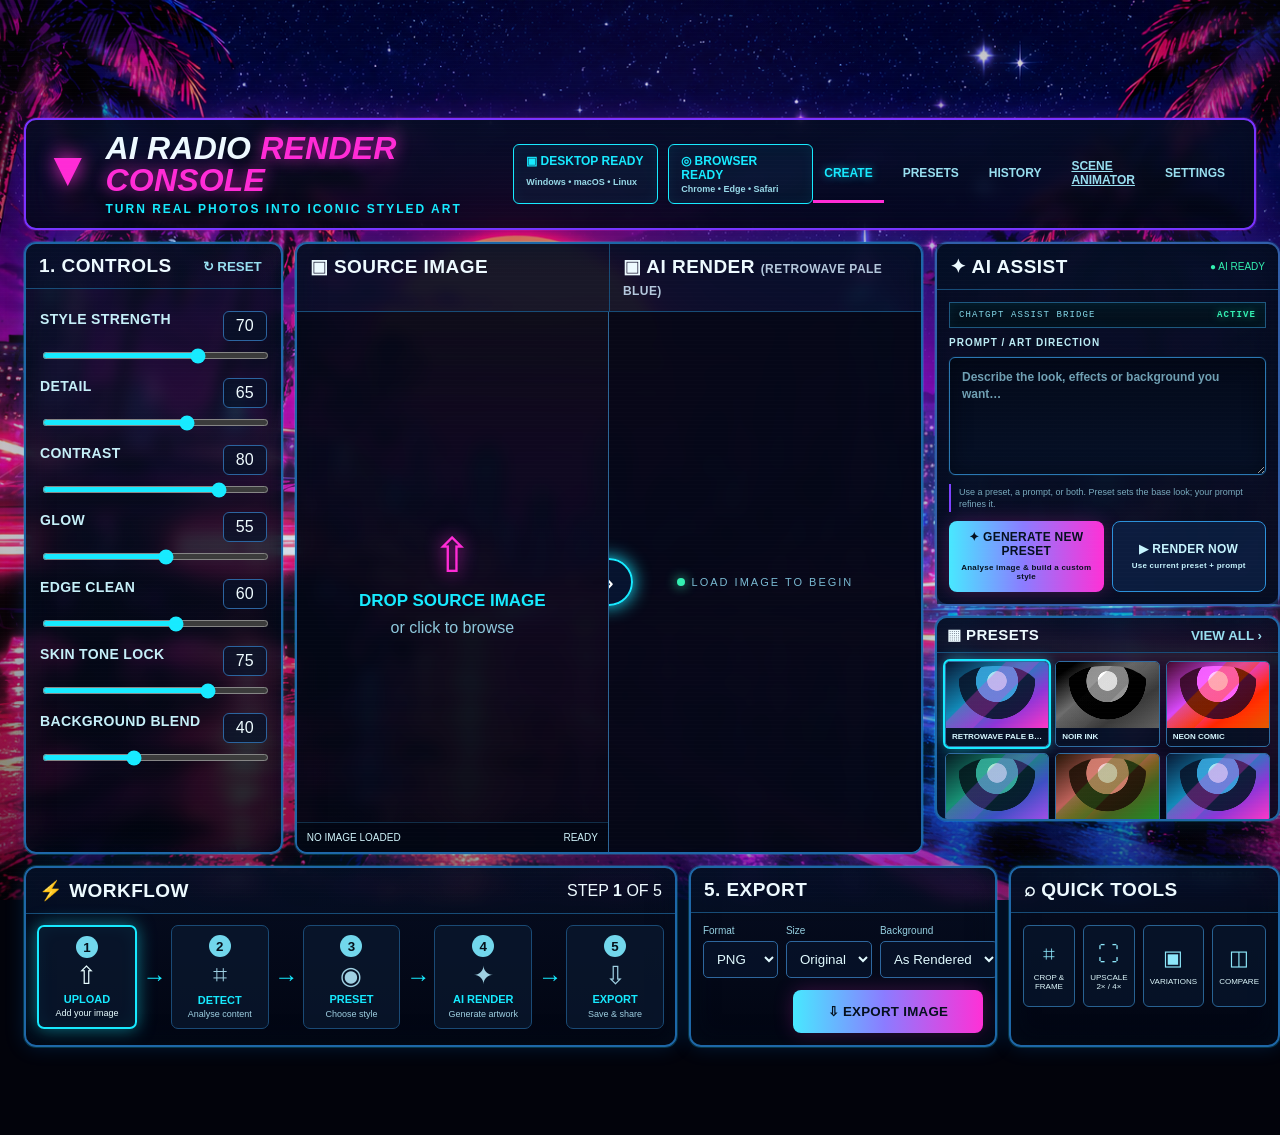
==== commit 3961253c: "Load AI Assist DAW layout stylesheet in app entry" ====
--- a/app/index.html
+++ b/app/index.html
@@ -8,6 +8,7 @@
   <link rel="stylesheet" href="./styles/console.css?v=20261003-2315" />
   <link rel="stylesheet" href="./styles/retrowave-bg.css" />
   <link rel="stylesheet" href="./styles/scene-layers.css?v=20261003-2135" />
+  <link rel="stylesheet" href="./styles/ai-assist-daw.css?v=20261003-2315" />
 </head>
 <body>
   <div class="scene-stage" data-scene-manifest="../assets/scenes/first-retrowave/scene.json" aria-hidden="true">
--- a/app/styles/ai-assist-daw.css
+++ b/app/styles/ai-assist-daw.css
@@ -0,0 +1,25 @@
+.workspace-grid{grid-template-columns:21% 51% 28%}
+.right-stack{display:grid;gap:10px;grid-template-rows:minmax(360px,auto) auto;align-content:start}
+.ai-panel{padding-bottom:0;overflow:visible;border-color:#315fa9;background:linear-gradient(180deg,rgba(6,16,39,.94),rgba(3,9,24,.9));box-shadow:0 0 0 1px rgba(23,234,255,.12),0 0 22px rgba(42,119,255,.16),inset 0 0 34px rgba(2,9,26,.72)}
+.assist-body{padding:12px;display:grid;gap:9px;background:linear-gradient(180deg,rgba(4,10,28,.28),rgba(7,15,36,.68))}
+.assist-readout{display:flex;justify-content:space-between;align-items:center;gap:8px;padding:7px 9px;border:1px solid #1e587f;background:linear-gradient(180deg,rgba(3,22,35,.9),rgba(2,13,24,.88));box-shadow:inset 0 0 12px rgba(23,234,255,.06);font-family:ui-monospace,SFMono-Regular,Consolas,monospace;font-size:9px;letter-spacing:1.1px;color:#84d8e9}
+.assist-readout b{color:var(--green);font-size:9px;text-shadow:0 0 8px rgba(51,240,177,.6)}
+.prompt-label{font-size:10px;font-weight:900;letter-spacing:1px;color:#bcecf5}
+.assist-prompt{width:100%;min-height:118px;resize:vertical;border:1px solid #2b77b3;border-radius:6px;background:linear-gradient(180deg,rgba(3,9,25,.97),rgba(6,17,39,.96));color:#e9fbff;padding:11px 12px;font:600 12px/1.45 "Segoe UI",Arial,sans-serif;outline:none;box-shadow:inset 0 0 20px rgba(2,7,18,.72),0 0 0 1px rgba(23,234,255,.05)}
+.assist-prompt:focus{border-color:var(--cyan);box-shadow:0 0 0 1px rgba(23,234,255,.22),0 0 16px rgba(23,234,255,.18),inset 0 0 18px rgba(8,25,49,.72)}
+.assist-prompt::placeholder{color:#6f9fb2}
+.assist-hint{font-size:9px;line-height:1.35;color:#79aabd;border-left:2px solid #7d43ff;padding:2px 0 2px 8px}
+.assist-actions{display:grid;grid-template-columns:1fr 1fr;gap:8px}
+.ai-panel .primary,.ai-panel .secondary{width:100%;margin:0;min-height:56px;padding:10px 9px;font-size:12px;line-height:1.15}
+.ai-panel button small{font-size:8px;line-height:1.2;margin-top:4px}
+.presets-panel{align-self:start;max-height:205px;overflow:hidden}
+.presets-panel .panel-title{padding:8px 10px}
+.presets-panel .panel-title h2{font-size:15px}
+.preset-grid{padding:8px;display:grid;grid-template-columns:repeat(3,minmax(0,1fr));gap:6px}
+.preset-card{min-height:0;border-radius:5px}
+.preset-thumb{aspect-ratio:1.55;min-height:34px}
+.preset-thumb::before{inset:4px 7px 2px}
+.preset-card strong{padding:5px 6px;font-size:8px;line-height:1.05;white-space:nowrap;overflow:hidden;text-overflow:ellipsis}
+@media(max-width:1220px){.workspace-grid{grid-template-columns:22% 50% 28%}.right-stack{grid-template-rows:minmax(345px,auto) auto}.assist-prompt{min-height:105px}.presets-panel{max-height:195px}.preset-card strong{font-size:7px}}
+@media(max-width:900px){.workspace-grid{grid-template-columns:1fr}.right-stack{grid-template-columns:1fr;grid-template-rows:auto}.presets-panel{max-height:none}.assist-actions{grid-template-columns:1fr 1fr}}
+@media(max-width:650px){.assist-actions{grid-template-columns:1fr}.assist-prompt{min-height:130px}.preset-grid{grid-template-columns:repeat(2,1fr)}}
